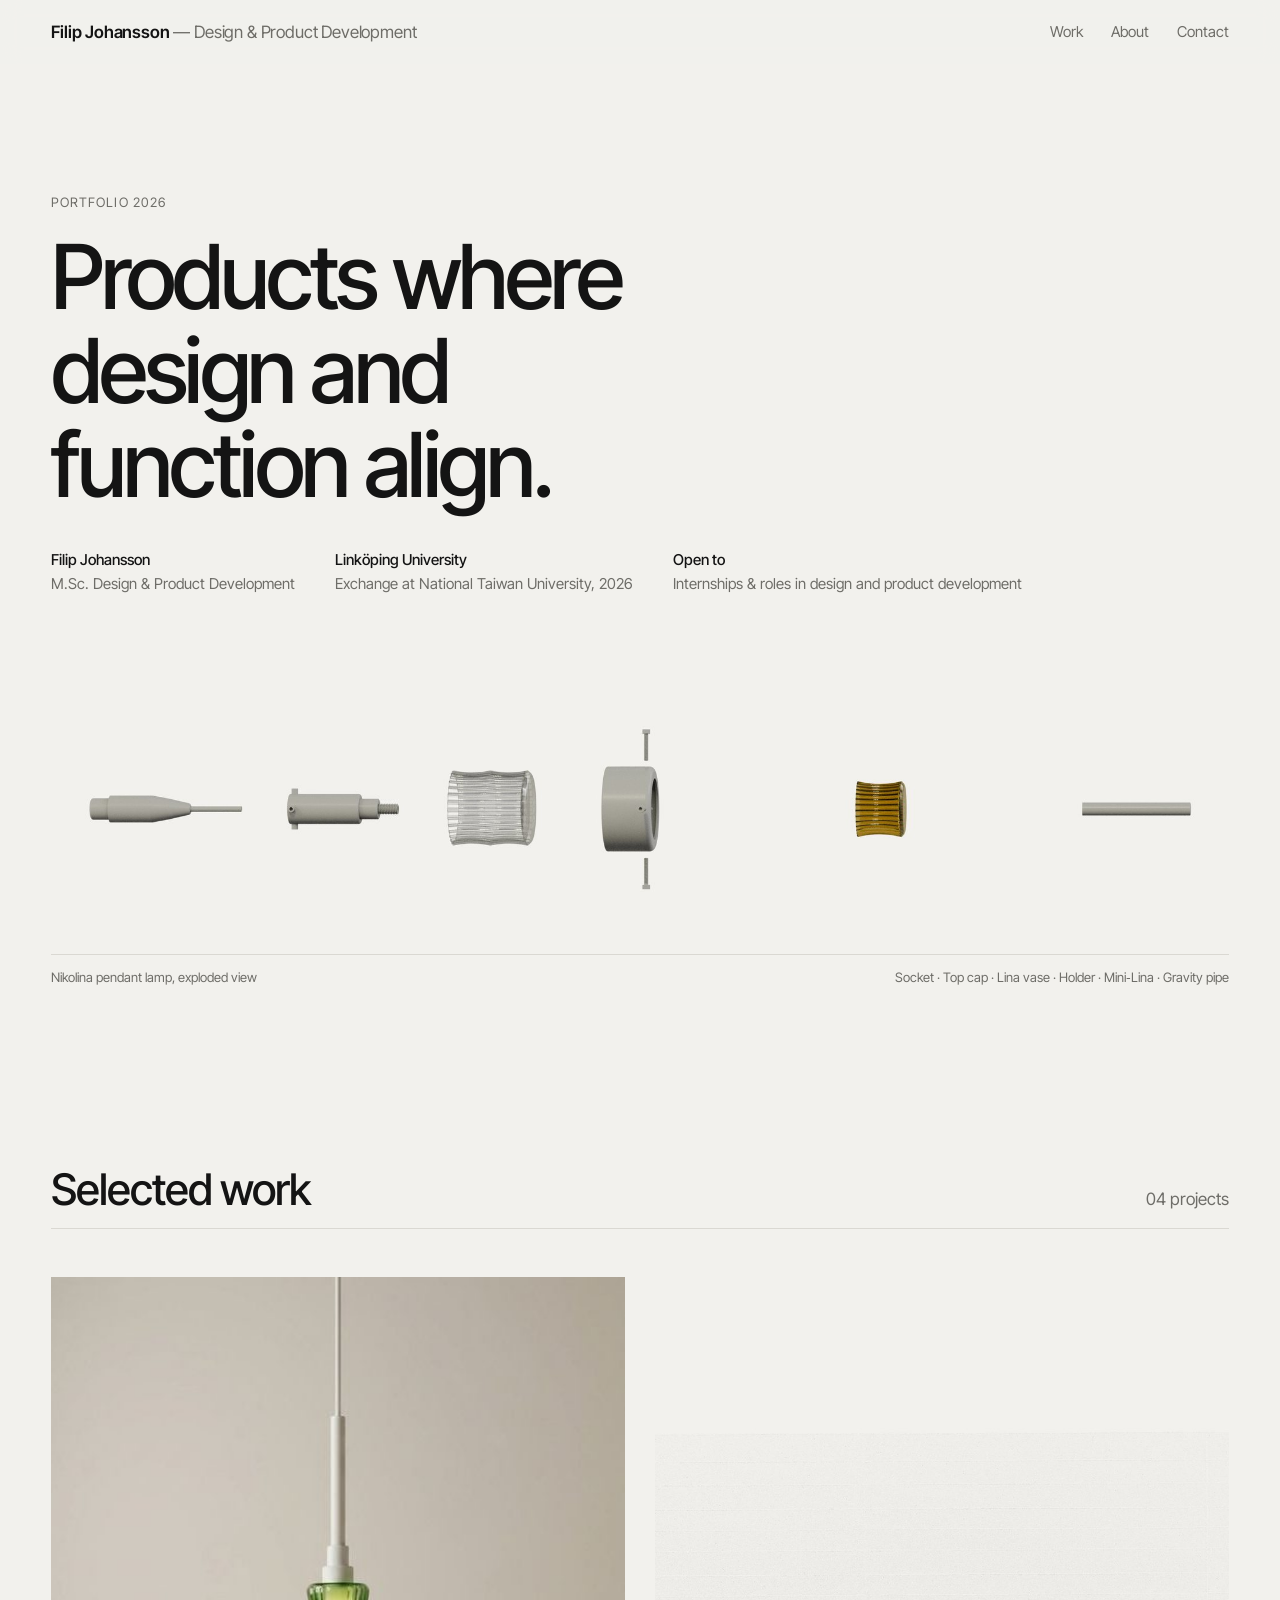
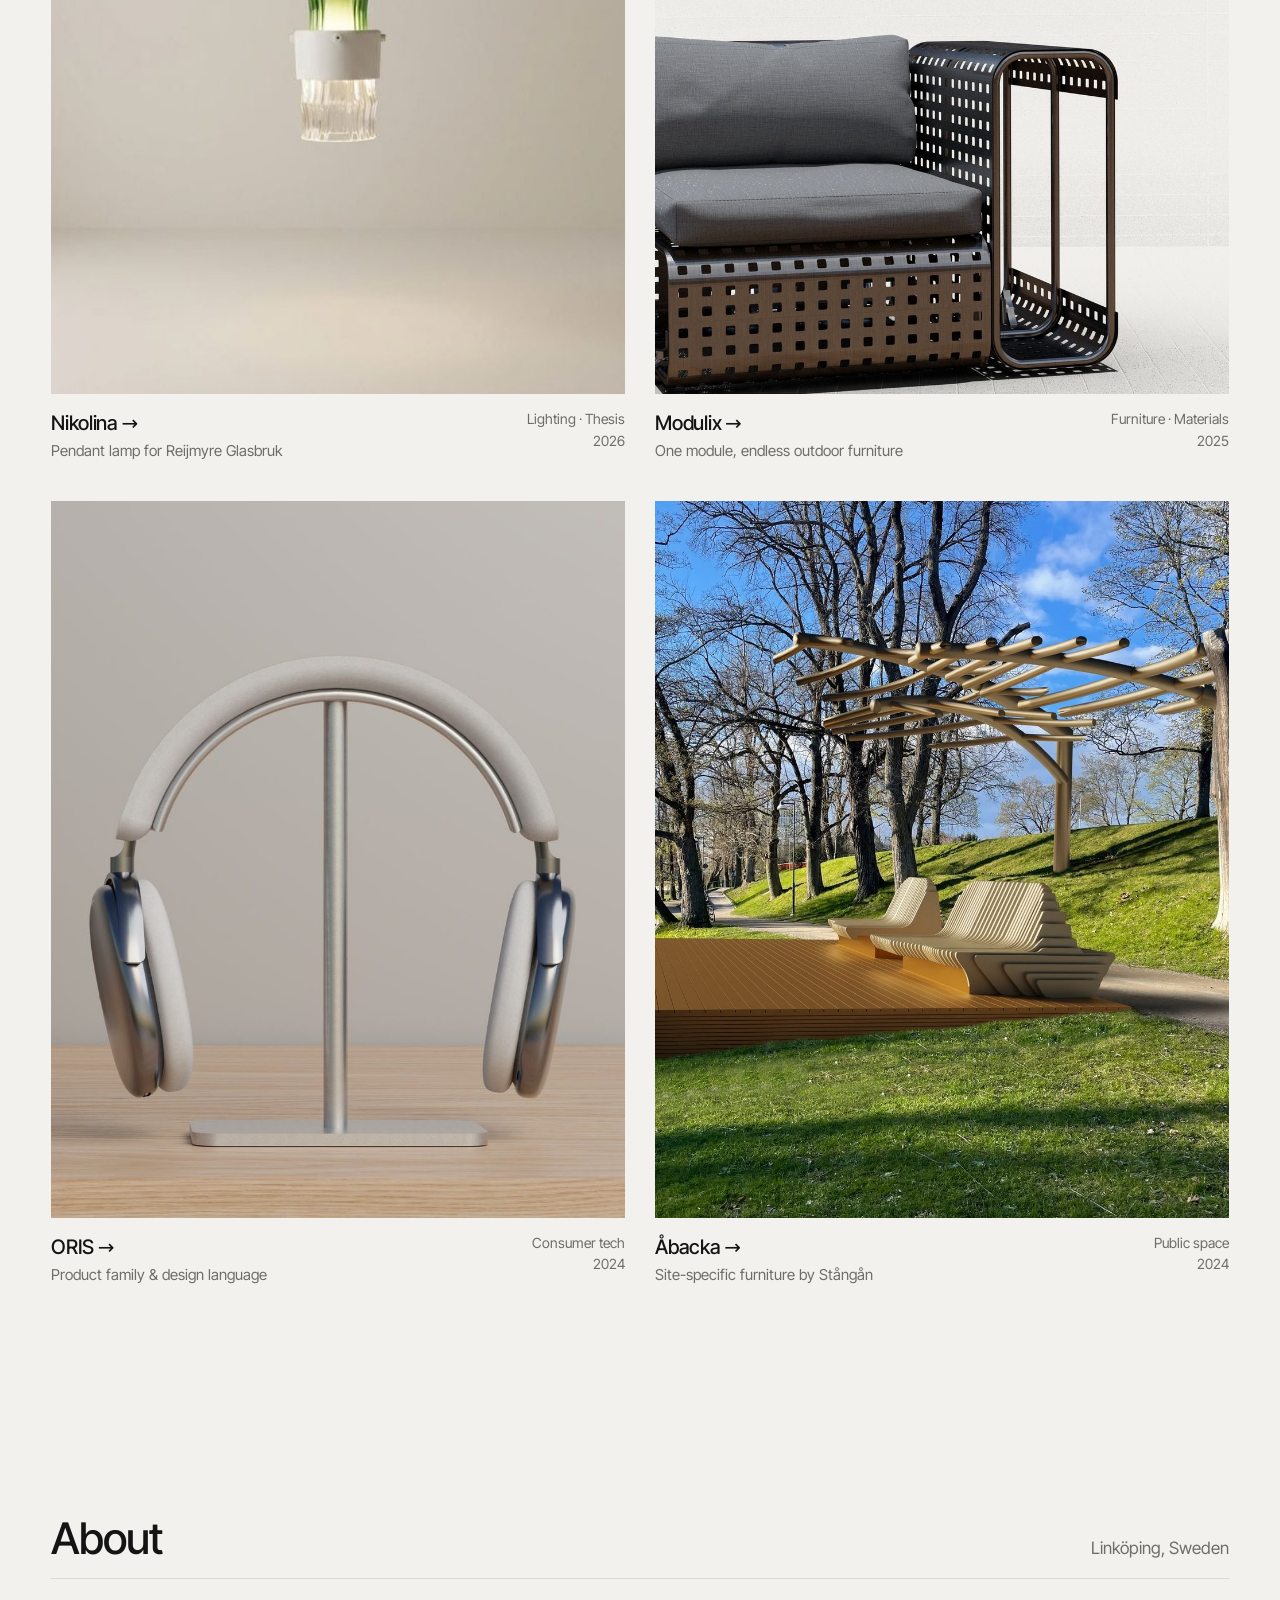
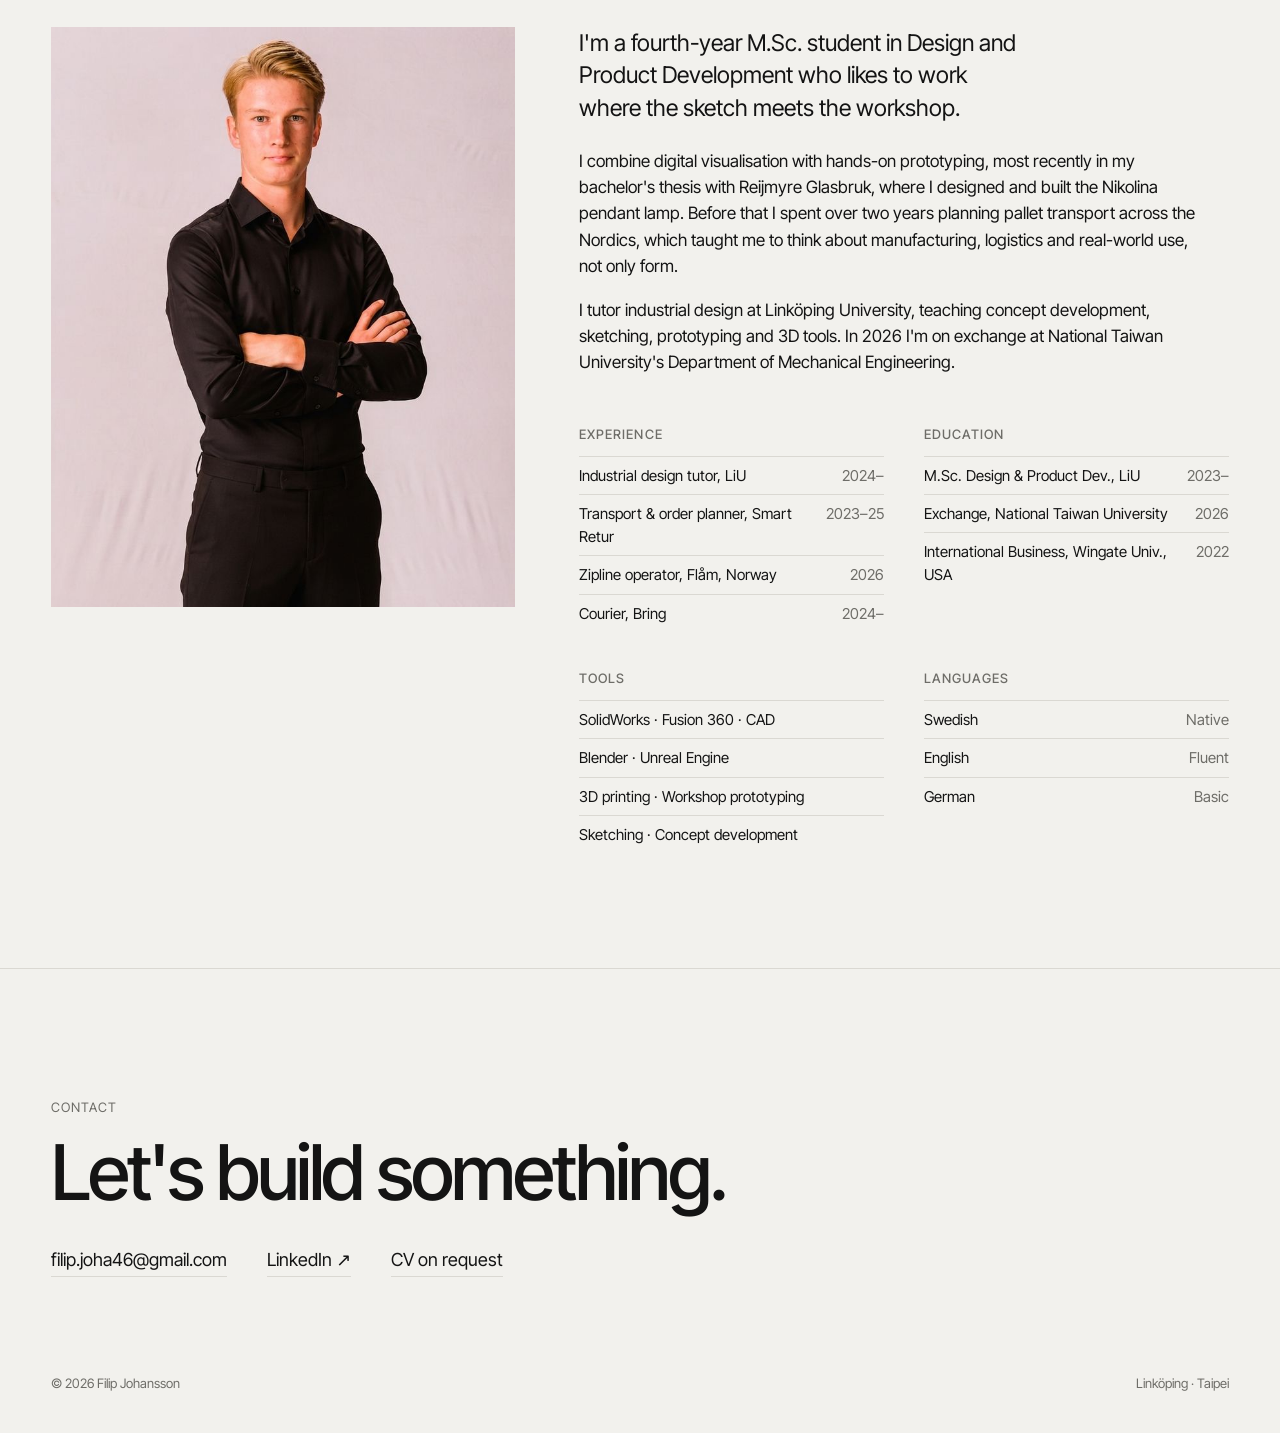
==== index.html @ 63d04911 "Add files via upload" ====
<!DOCTYPE html>
<html lang="en">
<head>
<meta charset="utf-8">
<meta name="viewport" content="width=device-width,initial-scale=1">
<title>Filip Johansson — Design &amp; Product Development</title>
<meta name="description" content="Portfolio of Filip Johansson, M.Sc. student in Design and Product Development at Linköping University. Lighting, furniture and product design from concept to working prototype.">
<meta property="og:title" content="Filip Johansson — Design &amp; Product Development">
<meta property="og:description" content="From concept to working prototype.">
<meta property="og:image" content="assets/img/card-nikolina.jpg">
<link rel="icon" href="data:image/svg+xml,%3Csvg xmlns=%22http://www.w3.org/2000/svg%22 viewBox=%220 0 32 32%22%3E%3Crect width=%2232%22 height=%2232%22 rx=%226%22 fill=%22%23141414%22/%3E%3Ctext x=%2216%22 y=%2222%22 font-family=%22Arial%22 font-size=%2215%22 font-weight=%22600%22 fill=%22%23F2F1ED%22 text-anchor=%22middle%22%3EFJ%3C/text%3E%3C/svg%3E">
<link rel="stylesheet" href="assets/style.css">
</head>
<body>

<header class="site-header">
  <div class="wrap">
    <a class="logo" href="./">Filip Johansson <span>— Design &amp; Product Development</span></a>
    <nav class="nav">
      <a href="#work">Work</a>
      <a href="#about">About</a>
      <a href="#contact">Contact</a>
    </nav>
  </div>
</header>

<main>
  <section class="hero wrap">
    <p class="eyebrow reveal">Portfolio 2026</p>
    <h1 class="display reveal" style="margin-top:18px">Products where design and function align.</h1>
    <div class="hero-meta reveal">
      <div><b>Filip Johansson</b>M.Sc. Design &amp; Product Development</div>
      <div><b>Linköping University</b>Exchange at National Taiwan University, 2026</div>
      <div><b>Open to</b>Internships &amp; roles in design and product development</div>
    </div>

    <div class="hero-film reveal">
      <video data-hero autoplay muted loop playsinline preload="auto" poster="assets/video/hero-poster.jpg" aria-label="Exploded view animation of the Nikolina pendant lamp">
        <source src="assets/video/nikolina-exploded.mp4" type="video/mp4">
      </video>
    </div>
    <div class="caption"><span>Nikolina pendant lamp, exploded view</span><span>Socket · Top cap · Lina vase · Holder · Mini‑Lina · Gravity pipe</span></div>
  </section>

  <section id="work" class="section wrap">
    <div class="section-head">
      <h2>Selected work</h2>
      <span class="muted">04 projects</span>
    </div>
    <div class="grid">
      <a class="card reveal" href="projects/nikolina.html">
        <div class="card-img"><img src="assets/img/card-nikolina.jpg" alt="Nikolina pendant lamp with green Mini-Lina glass" loading="lazy"></div>
        <div class="card-body">
          <div><div class="card-title">Nikolina <span class="arrow">→</span></div><div class="card-sub">Pendant lamp for Reijmyre Glasbruk</div></div>
          <div class="card-tags">Lighting · Thesis<br>2026</div>
        </div>
      </a>
      <a class="card reveal" href="projects/modulix.html">
        <div class="card-img"><img src="assets/img/card-modulix.jpg" alt="Modulix modular outdoor sofa in perforated metal" loading="lazy"></div>
        <div class="card-body">
          <div><div class="card-title">Modulix <span class="arrow">→</span></div><div class="card-sub">One module, endless outdoor furniture</div></div>
          <div class="card-tags">Furniture · Materials<br>2025</div>
        </div>
      </a>
      <a class="card reveal" href="projects/oris.html">
        <div class="card-img"><img src="assets/img/card-oris.jpg" alt="ORIS headphones on an aluminium stand" loading="lazy"></div>
        <div class="card-body">
          <div><div class="card-title">ORIS <span class="arrow">→</span></div><div class="card-sub">Product family &amp; design language</div></div>
          <div class="card-tags">Consumer tech<br>2024</div>
        </div>
      </a>
      <a class="card reveal" href="projects/abacka.html">
        <div class="card-img"><img src="assets/img/card-abacka.jpg" alt="Åbacka seating and pergola by the Stångån river" loading="lazy"></div>
        <div class="card-body">
          <div><div class="card-title">Åbacka <span class="arrow">→</span></div><div class="card-sub">Site-specific furniture by Stångån</div></div>
          <div class="card-tags">Public space<br>2024</div>
        </div>
      </a>
    </div>
  </section>

  <section id="about" class="section wrap">
    <div class="section-head"><h2>About</h2><span class="muted">Linköping, Sweden</span></div>
    <div class="about">
      <div class="about-photo reveal"><img src="assets/img/filip.jpg" alt="Portrait of Filip Johansson" loading="lazy"></div>
      <div class="reveal">
        <p class="lead">I'm a fourth-year M.Sc. student in Design and Product Development who likes to work where the sketch meets the workshop.</p>
        <p style="margin-top:24px">I combine digital visualisation with hands-on prototyping, most recently in my bachelor's thesis with Reijmyre Glasbruk, where I designed and built the Nikolina pendant lamp. Before that I spent over two years planning pallet transport across the Nordics, which taught me to think about manufacturing, logistics and real-world use, not only form.</p>
        <p>I tutor industrial design at Linköping University, teaching concept development, sketching, prototyping and 3D tools. In 2026 I'm on exchange at National Taiwan University's Department of Mechanical Engineering.</p>

        <div class="facts">
          <div>
            <h4>Experience</h4>
            <ul>
              <li>Industrial design tutor, LiU <span>2024–</span></li>
              <li>Transport &amp; order planner, Smart Retur <span>2023–25</span></li>
              <li>Zipline operator, Flåm, Norway <span>2026</span></li>
              <li>Courier, Bring <span>2024–</span></li>
            </ul>
          </div>
          <div>
            <h4>Education</h4>
            <ul>
              <li>M.Sc. Design &amp; Product Dev., LiU <span>2023–</span></li>
              <li>Exchange, National Taiwan University <span>2026</span></li>
              <li>International Business, Wingate Univ., USA <span>2022</span></li>
            </ul>
          </div>
          <div>
            <h4>Tools</h4>
            <ul>
              <li>SolidWorks · Fusion 360 · CAD</li>
              <li>Blender · Unreal Engine</li>
              <li>3D printing · Workshop prototyping</li>
              <li>Sketching · Concept development</li>
            </ul>
          </div>
          <div>
            <h4>Languages</h4>
            <ul>
              <li>Swedish <span>Native</span></li>
              <li>English <span>Fluent</span></li>
              <li>German <span>Basic</span></li>
            </ul>
          </div>
        </div>
      </div>
    </div>
  </section>
</main>

<footer id="contact" class="contact">
  <div class="wrap">
    <p class="eyebrow">Contact</p>
    <h2 class="display" style="margin-top:16px">Let's build something.</h2>
    <div class="contact-links">
      <a href="mailto:filip.joha46@gmail.com">filip.joha46@gmail.com</a>
      <a href="https://www.linkedin.com/in/filip-johansson-716963175/" target="_blank" rel="noopener">LinkedIn ↗</a>
      <a href="mailto:filip.joha46@gmail.com?subject=CV%20request">CV on request</a>
    </div>
    <div class="foot"><span>© <span id="year">2026</span> Filip Johansson</span><span>Linköping · Taipei</span></div>
  </div>
</footer>

<script src="assets/main.js"></script>
</body>
</html>
---- assets/style.css ----
/* Filip Johansson — portfolio */
@font-face{font-family:'Inter Tight';font-style:normal;font-weight:400;font-display:swap;src:url(fonts/inter-tight-latin-ext-400-normal.woff2) format('woff2');unicode-range:U+0100-02BA,U+02BD-02C5,U+02C7-02CC,U+02CE-02D7,U+02DD-02FF,U+0304,U+0308,U+0329,U+1D00-1DBF,U+1E00-1E9F,U+1EF2-1EFF,U+2020,U+20A0-20AB,U+20AD-20C0,U+2113,U+2C60-2C7F,U+A720-A7FF}
@font-face{font-family:'Inter Tight';font-style:normal;font-weight:400;font-display:swap;src:url(fonts/inter-tight-latin-400-normal.woff2) format('woff2');unicode-range:U+0000-00FF,U+0131,U+0152-0153,U+02BB-02BC,U+02C6,U+02DA,U+02DC,U+0304,U+0308,U+0329,U+2000-206F,U+20AC,U+2122,U+2191,U+2193,U+2212,U+2215,U+FEFF,U+FFFD}
@font-face{font-family:'Inter Tight';font-style:normal;font-weight:500;font-display:swap;src:url(fonts/inter-tight-latin-ext-500-normal.woff2) format('woff2');unicode-range:U+0100-02BA,U+02BD-02C5,U+02C7-02CC,U+02CE-02D7,U+02DD-02FF,U+0304,U+0308,U+0329,U+1D00-1DBF,U+1E00-1E9F,U+1EF2-1EFF,U+2020,U+20A0-20AB,U+20AD-20C0,U+2113,U+2C60-2C7F,U+A720-A7FF}
@font-face{font-family:'Inter Tight';font-style:normal;font-weight:500;font-display:swap;src:url(fonts/inter-tight-latin-500-normal.woff2) format('woff2');unicode-range:U+0000-00FF,U+0131,U+0152-0153,U+02BB-02BC,U+02C6,U+02DA,U+02DC,U+0304,U+0308,U+0329,U+2000-206F,U+20AC,U+2122,U+2191,U+2193,U+2212,U+2215,U+FEFF,U+FFFD}
@font-face{font-family:'Inter Tight';font-style:normal;font-weight:600;font-display:swap;src:url(fonts/inter-tight-latin-ext-600-normal.woff2) format('woff2');unicode-range:U+0100-02BA,U+02BD-02C5,U+02C7-02CC,U+02CE-02D7,U+02DD-02FF,U+0304,U+0308,U+0329,U+1D00-1DBF,U+1E00-1E9F,U+1EF2-1EFF,U+2020,U+20A0-20AB,U+20AD-20C0,U+2113,U+2C60-2C7F,U+A720-A7FF}
@font-face{font-family:'Inter Tight';font-style:normal;font-weight:600;font-display:swap;src:url(fonts/inter-tight-latin-600-normal.woff2) format('woff2');unicode-range:U+0000-00FF,U+0131,U+0152-0153,U+02BB-02BC,U+02C6,U+02DA,U+02DC,U+0304,U+0308,U+0329,U+2000-206F,U+20AC,U+2122,U+2191,U+2193,U+2212,U+2215,U+FEFF,U+FFFD}
:root{
  --bg:#F2F1ED;
  --paper:#FAFAF8;
  --ink:#141414;
  --muted:#6E6D68;
  --line:#DAD8D2;
  --accent:#B8862B; /* warm amber, from the Nikolina glass */
  --max:1320px;
  --pad:clamp(20px,4vw,56px);
  --font:"Inter Tight",system-ui,-apple-system,"Segoe UI",Roboto,sans-serif;
}
*{box-sizing:border-box;margin:0;padding:0}
html{scroll-behavior:smooth}
body{background:var(--bg);color:var(--ink);font-family:var(--font);font-size:17px;line-height:1.55;-webkit-font-smoothing:antialiased}
img,video{display:block;max-width:100%;height:auto}
a{color:inherit;text-decoration:none}
::selection{background:var(--ink);color:var(--bg)}

.wrap{max-width:var(--max);margin:0 auto;padding:0 var(--pad)}

/* Header */
.site-header{position:sticky;top:0;z-index:20;background:rgba(242,241,237,.86);backdrop-filter:blur(10px);-webkit-backdrop-filter:blur(10px)}
.site-header .wrap{display:flex;align-items:center;justify-content:space-between;height:64px}
.logo{font-weight:600;letter-spacing:-.01em}
.logo span{color:var(--muted);font-weight:400}
.nav{display:flex;gap:28px;font-size:15px}
.nav a{color:var(--muted);transition:color .2s}
.nav a:hover,.nav a[aria-current]{color:var(--ink)}

/* Type */
.eyebrow{font-size:13px;letter-spacing:.08em;text-transform:uppercase;color:var(--muted)}
h1,h2,h3{font-weight:500;letter-spacing:-.025em;line-height:1.05}
.display{font-size:clamp(40px,7vw,96px);letter-spacing:-.04em}
h2{font-size:clamp(28px,3.4vw,44px)}
h3{font-size:22px;letter-spacing:-.015em;line-height:1.2}
.lead{font-size:clamp(19px,1.8vw,24px);line-height:1.4;color:var(--ink);max-width:34ch}
p{max-width:62ch}
p+p{margin-top:1em}
.muted{color:var(--muted)}

/* Home hero */
.hero{padding-top:clamp(56px,10vw,140px);padding-bottom:clamp(32px,5vw,64px)}
.hero .display{max-width:13ch}
.hero-meta{display:flex;flex-wrap:wrap;gap:12px 40px;margin-top:36px;color:var(--muted);font-size:15px}
.hero-meta b{display:block;color:var(--ink);font-weight:500}
.hero-film{margin-top:clamp(40px,6vw,80px);background:var(--bg);overflow:hidden}
.hero-film video,.hero-film img{width:100%;aspect-ratio:1920/448;object-fit:cover}
.caption{display:flex;justify-content:space-between;gap:16px;font-size:13px;color:var(--muted);padding-top:12px;border-top:1px solid var(--line);margin-top:8px}

/* Sections */
.section{padding-top:clamp(64px,9vw,128px);padding-bottom:clamp(64px,9vw,128px)}
.section-head{display:flex;align-items:baseline;justify-content:space-between;gap:24px;margin-bottom:clamp(28px,4vw,48px);padding-bottom:16px;border-bottom:1px solid var(--line)}

/* Work grid */
.grid{display:grid;grid-template-columns:repeat(2,1fr);gap:clamp(20px,3vw,40px) clamp(16px,2.4vw,32px)}
.card{display:block}
.card-img{overflow:hidden;background:#E6E4DE;aspect-ratio:4/5}
.card-img img{width:100%;height:100%;object-fit:cover;transition:transform .8s cubic-bezier(.2,.7,.2,1)}
.card:hover .card-img img{transform:scale(1.035)}
.card-body{display:flex;justify-content:space-between;gap:16px;padding-top:14px}
.card-title{font-size:20px;font-weight:500;letter-spacing:-.015em}
.card-sub{color:var(--muted);font-size:15px}
.card-tags{color:var(--muted);font-size:14px;text-align:right;white-space:nowrap}
.card .arrow{display:inline-block;transition:transform .3s}
.card:hover .arrow{transform:translateX(4px)}

/* About */
.about{display:grid;grid-template-columns:minmax(0,5fr) minmax(0,7fr);gap:clamp(28px,5vw,80px);align-items:start}
.about-photo{background:#E6E4DE;aspect-ratio:4/5;overflow:hidden}
.about-photo img{width:100%;height:100%;object-fit:cover;object-position:50% 20%}
.facts{display:grid;grid-template-columns:repeat(2,1fr);gap:36px 40px;margin-top:48px}
.facts h4{font-size:13px;letter-spacing:.08em;text-transform:uppercase;color:var(--muted);font-weight:500;margin-bottom:12px}
.facts ul{list-style:none;font-size:15px}
.facts li{padding:7px 0;border-top:1px solid var(--line);display:flex;justify-content:space-between;gap:12px}
.facts li span{color:var(--muted);white-space:nowrap}

/* Contact / footer */
.contact{padding:clamp(72px,10vw,140px) 0 40px;border-top:1px solid var(--line)}
.contact .display{font-size:clamp(36px,6vw,80px)}
.contact-links{display:flex;flex-wrap:wrap;gap:16px 40px;margin-top:32px;font-size:18px}
.contact-links a{border-bottom:1px solid var(--line);padding-bottom:2px;transition:border-color .2s}
.contact-links a:hover{border-color:var(--ink)}
.foot{display:flex;justify-content:space-between;margin-top:96px;color:var(--muted);font-size:13px}

/* Case study */
.case-hero{padding-top:clamp(48px,8vw,112px);padding-bottom:clamp(28px,4vw,48px)}
.case-hero .display{margin:14px 0 22px}
.meta{display:grid;grid-template-columns:repeat(4,1fr);gap:24px;margin-top:clamp(36px,5vw,64px);padding-top:20px;border-top:1px solid var(--line);font-size:15px}
.meta dt{color:var(--muted);font-size:13px;letter-spacing:.06em;text-transform:uppercase;margin-bottom:6px}
.full{margin-top:clamp(24px,4vw,48px);margin-bottom:clamp(24px,4vw,48px)}
.full img{width:100%}
.block{display:grid;grid-template-columns:minmax(0,4fr) minmax(0,8fr);gap:clamp(24px,5vw,80px);padding:clamp(48px,7vw,96px) 0;border-top:1px solid var(--line)}
.block h2{font-size:clamp(24px,2.6vw,34px);position:sticky;top:96px}
.block .num{display:block;font-size:13px;color:var(--muted);letter-spacing:.08em;margin-bottom:10px}
.pics{display:grid;gap:clamp(12px,1.6vw,20px);margin-top:clamp(24px,3vw,40px)}
.pics.two{grid-template-columns:repeat(2,1fr)}
.pics.three{grid-template-columns:repeat(3,1fr)}
.pics.four{grid-template-columns:repeat(4,1fr)}
.pics figure{background:#E6E4DE;overflow:hidden}
.pics img{width:100%;height:100%;object-fit:cover}
.pics .tall{aspect-ratio:3/4}
.pics .sq{aspect-ratio:1/1}
.pics .contain img{object-fit:contain;background:var(--bg)}
figcaption{font-size:13px;color:var(--muted);padding:10px 0 0;background:var(--bg)}
.figure-cap{font-size:13px;color:var(--muted);margin-top:10px}
.specs{display:flex;gap:40px;margin-top:28px;padding:20px 0;border-top:1px solid var(--line);border-bottom:1px solid var(--line)}
.specs div{font-size:28px;letter-spacing:-.02em}
.specs small{display:block;font-size:13px;color:var(--muted);letter-spacing:.04em}
.list{list-style:none;margin-top:20px}
.list li{padding:12px 0;border-top:1px solid var(--line);max-width:62ch}
.list li b{font-weight:500}
.quote{font-size:clamp(22px,2.4vw,30px);letter-spacing:-.015em;line-height:1.3;max-width:28ch}

/* Placeholder for content Filip still needs to add */
.ph{border:1.5px dashed #BDBAB2;background:repeating-linear-gradient(135deg,transparent 0 14px,rgba(0,0,0,.018) 14px 28px);display:flex;flex-direction:column;justify-content:center;align-items:center;text-align:center;padding:28px;min-height:260px;color:var(--muted);font-size:14px}
.ph b{display:block;color:var(--ink);font-weight:500;font-size:13px;letter-spacing:.08em;text-transform:uppercase;margin-bottom:8px}
.ph.wide{min-height:340px}

.next{display:flex;justify-content:space-between;align-items:flex-end;gap:24px;padding:clamp(56px,8vw,112px) 0;border-top:1px solid var(--line)}
.next a.display{font-size:clamp(36px,6vw,80px);transition:color .2s}
.next a.display:hover{color:var(--accent)}

/* Reveal */
.reveal{opacity:0;transform:translateY(18px);transition:opacity .9s ease,transform .9s cubic-bezier(.2,.7,.2,1)}
.reveal.in{opacity:1;transform:none}
@media (prefers-reduced-motion:reduce){.reveal{opacity:1;transform:none;transition:none}html{scroll-behavior:auto}}

@media (max-width:860px){
  .grid,.about,.block{grid-template-columns:1fr}
  .block h2{position:static}
  .meta{grid-template-columns:repeat(2,1fr)}
  .pics.three,.pics.four{grid-template-columns:repeat(2,1fr)}
  .facts{grid-template-columns:1fr}
  .nav{gap:18px}
  .caption span:last-child{display:none}
  .logo span{display:none}
  .hero-film video,.hero-film img{aspect-ratio:3/1}
}
@media (max-width:520px){
  .pics.two{grid-template-columns:1fr}
  .specs{gap:24px}
  .specs div{font-size:22px}
}
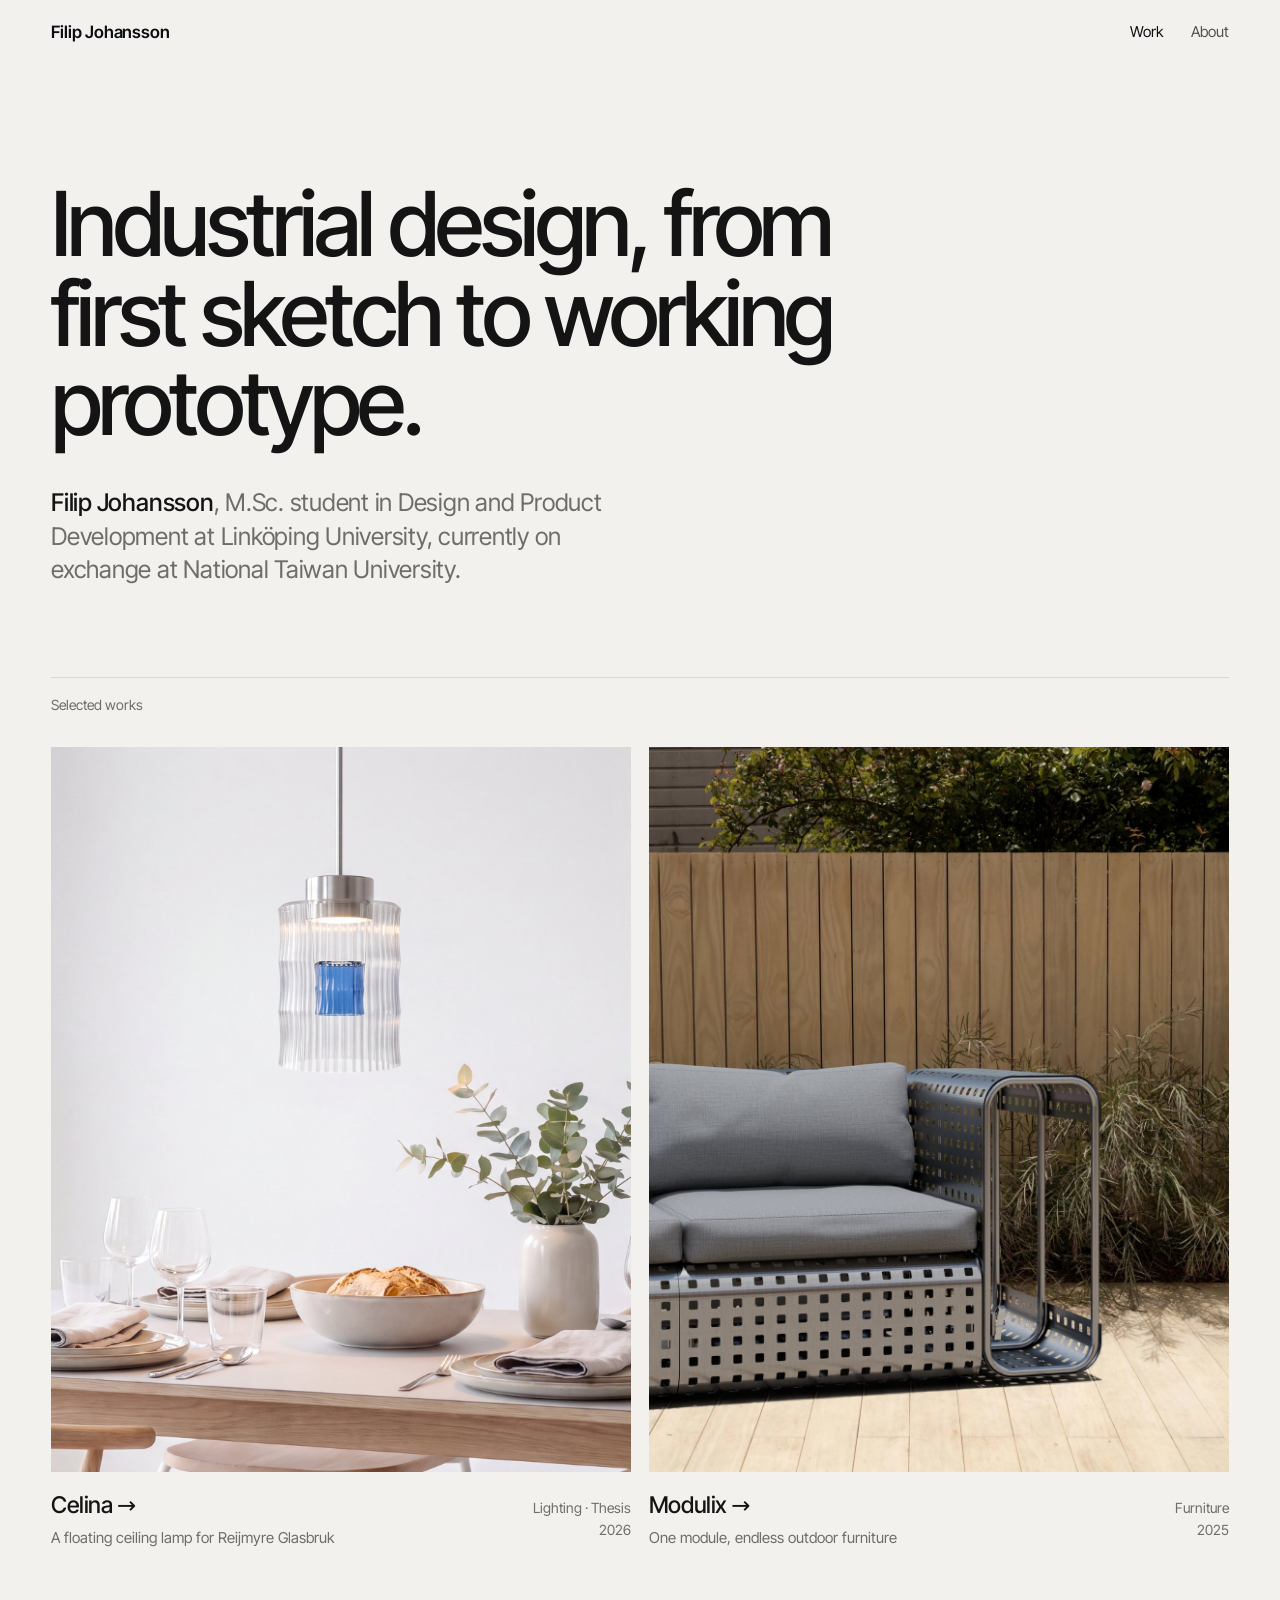
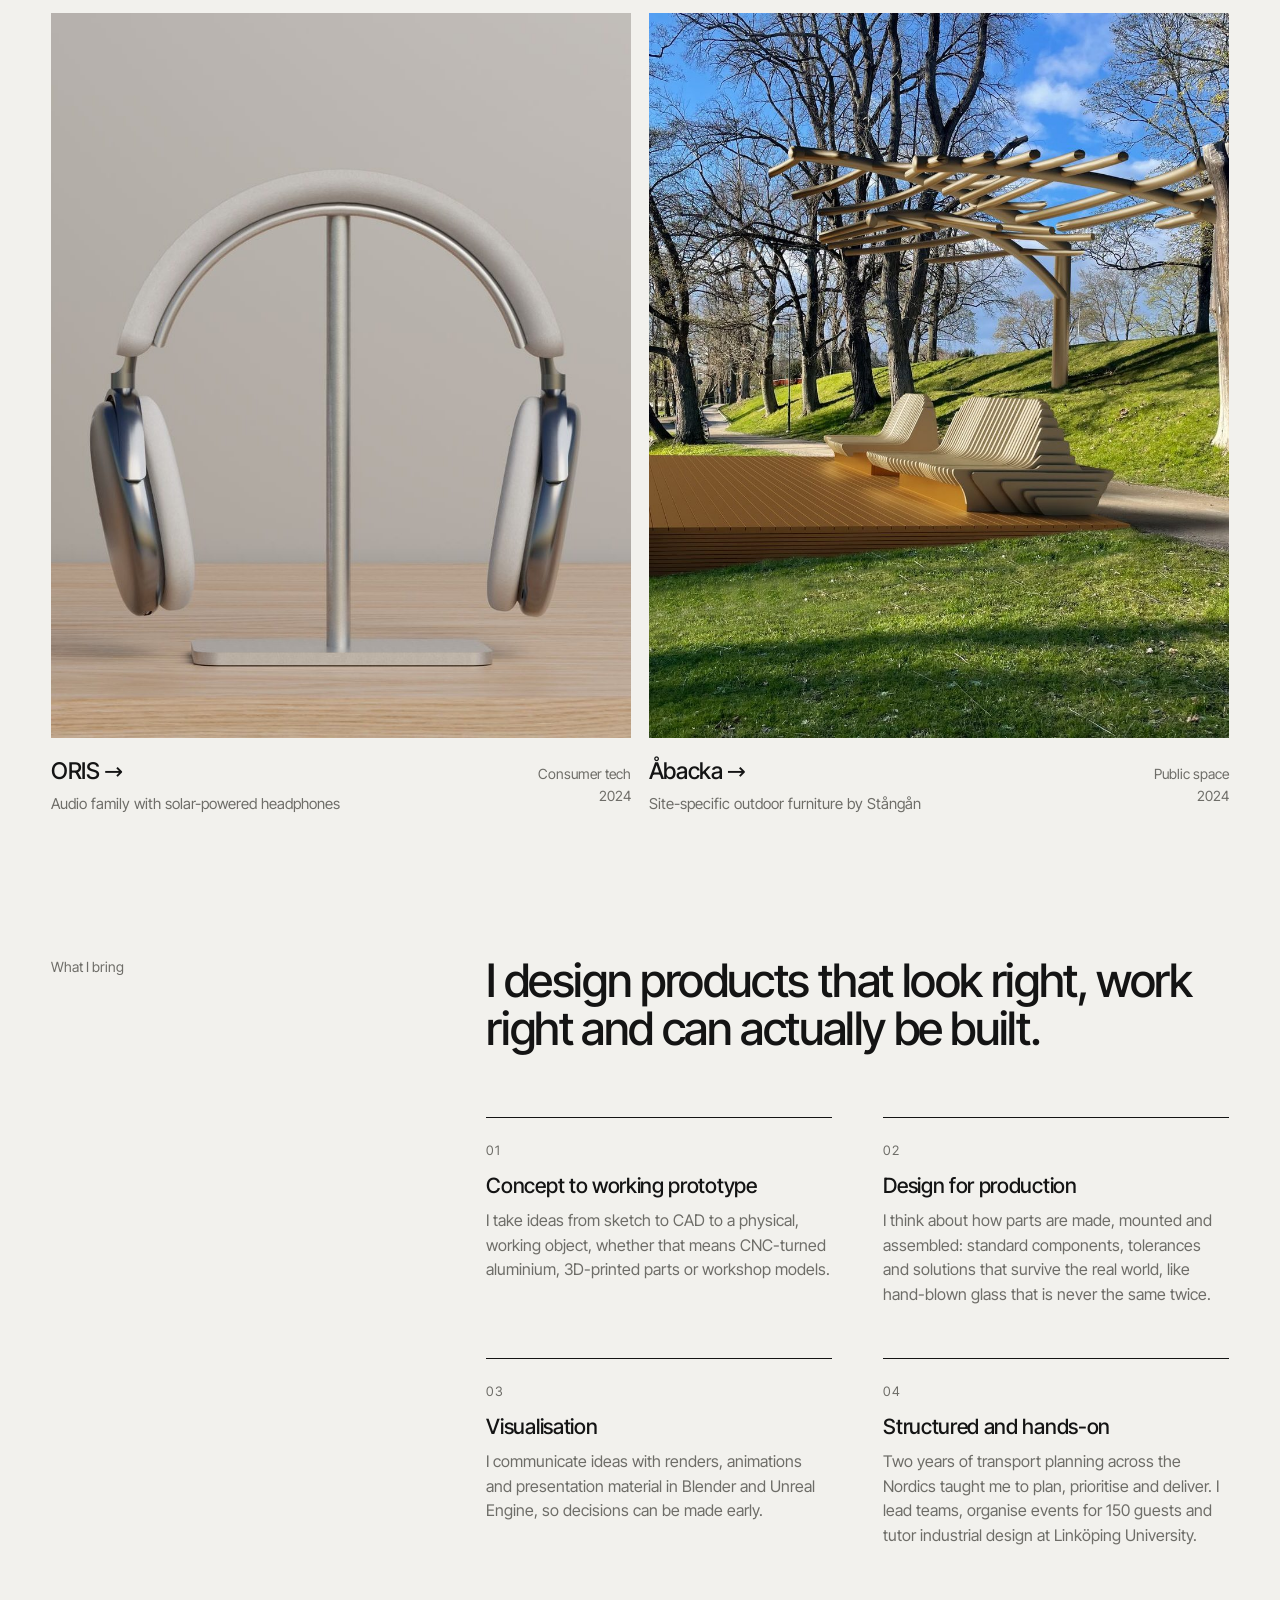
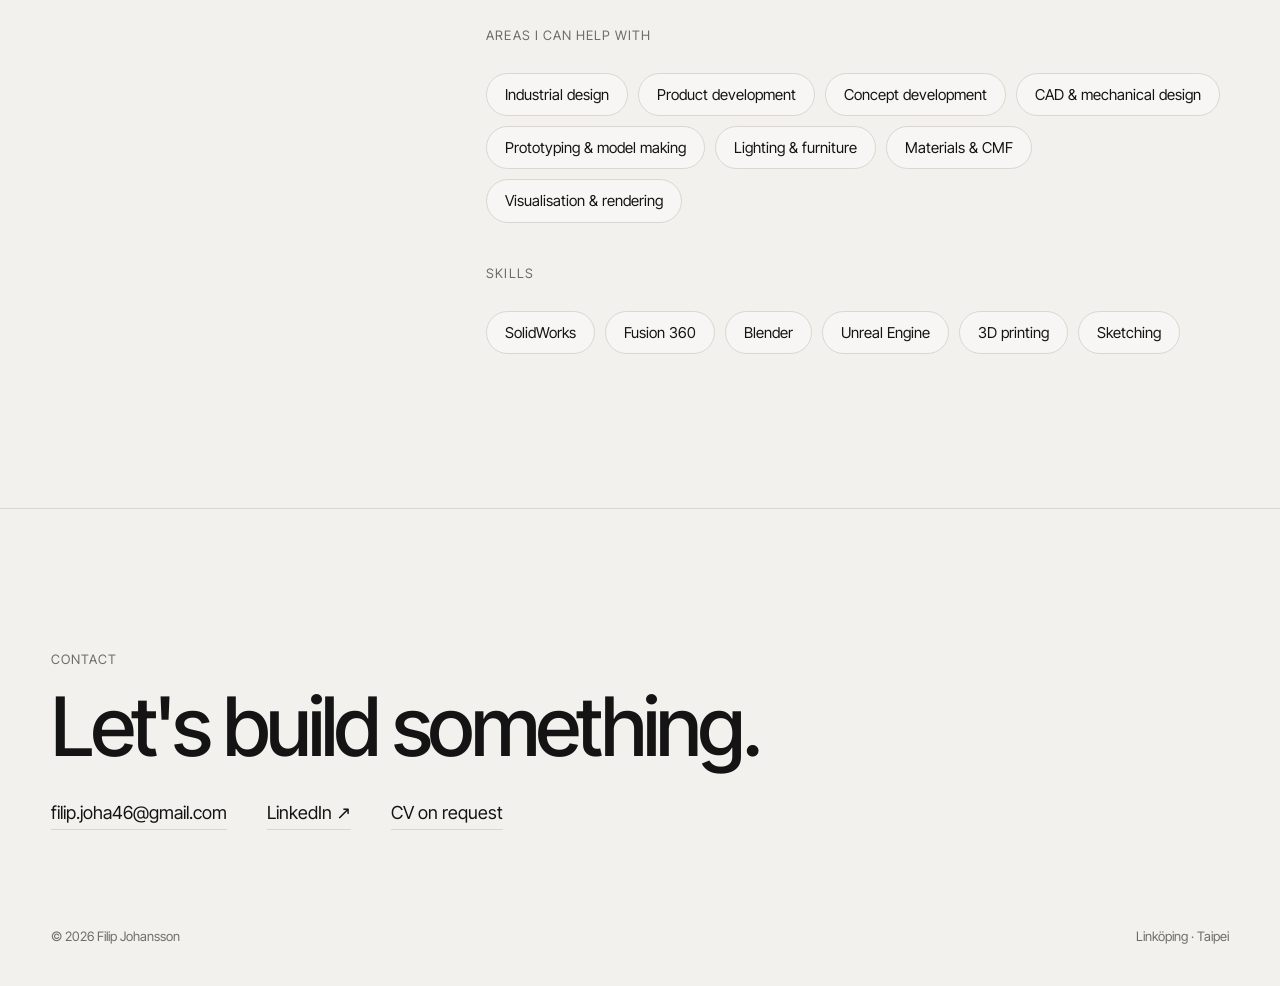
==== commit da945d3a: "Update portfolio site: Celina, Modulix 3D configurations, ORIS, Åbacka, About page Co-Authored-By: C" ====
--- a/index.html
+++ b/index.html
@@ -4,10 +4,10 @@
 <meta charset="utf-8">
 <meta name="viewport" content="width=device-width,initial-scale=1">
 <title>Filip Johansson — Design &amp; Product Development</title>
-<meta name="description" content="Portfolio of Filip Johansson, M.Sc. student in Design and Product Development at Linköping University. Lighting, furniture and product design from concept to working prototype.">
+<meta name="description" content="Portfolio of Filip Johansson, M.Sc. student in Design and Product Development at Linköping University. Industrial design from first sketch to working prototype.">
 <meta property="og:title" content="Filip Johansson — Design &amp; Product Development">
-<meta property="og:description" content="From concept to working prototype.">
-<meta property="og:image" content="assets/img/card-nikolina.jpg">
+<meta property="og:description" content="Industrial design, from first sketch to working prototype.">
+<meta property="og:image" content="assets/img/card-celina.jpg">
 <link rel="icon" href="data:image/svg+xml,%3Csvg xmlns=%22http://www.w3.org/2000/svg%22 viewBox=%220 0 32 32%22%3E%3Crect width=%2232%22 height=%2232%22 rx=%226%22 fill=%22%23141414%22/%3E%3Ctext x=%2216%22 y=%2222%22 font-family=%22Arial%22 font-size=%2215%22 font-weight=%22600%22 fill=%22%23F2F1ED%22 text-anchor=%22middle%22%3EFJ%3C/text%3E%3C/svg%3E">
 <link rel="stylesheet" href="assets/style.css">
 </head>
@@ -15,115 +15,97 @@
 
 <header class="site-header">
   <div class="wrap">
-    <a class="logo" href="./">Filip Johansson <span>— Design &amp; Product Development</span></a>
+    <a class="logo" href="index.html">Filip Johansson</a>
     <nav class="nav">
-      <a href="#work">Work</a>
-      <a href="#about">About</a>
-      <a href="#contact">Contact</a>
+      <a href="index.html" aria-current="page">Work</a>
+      <a href="about.html">About</a>
     </nav>
   </div>
 </header>
 
 <main>
   <section class="hero wrap">
-    <p class="eyebrow reveal">Portfolio 2026</p>
-    <h1 class="display reveal" style="margin-top:18px">Products where design and function align.</h1>
-    <div class="hero-meta reveal">
-      <div><b>Filip Johansson</b>M.Sc. Design &amp; Product Development</div>
-      <div><b>Linköping University</b>Exchange at National Taiwan University, 2026</div>
-      <div><b>Open to</b>Internships &amp; roles in design and product development</div>
-    </div>
-
-    <div class="hero-film reveal">
-      <video data-hero autoplay muted loop playsinline preload="auto" poster="assets/video/hero-poster.jpg" aria-label="Exploded view animation of the Nikolina pendant lamp">
-        <source src="assets/video/nikolina-exploded.mp4" type="video/mp4">
-      </video>
-    </div>
-    <div class="caption"><span>Nikolina pendant lamp, exploded view</span><span>Socket · Top cap · Lina vase · Holder · Mini‑Lina · Gravity pipe</span></div>
+    <h1 class="display reveal">Industrial design, from first sketch to working prototype.</h1>
+    <p class="lead reveal"><b>Filip Johansson</b>, M.Sc. student in Design and Product Development at Linköping University, currently on exchange at National Taiwan University.</p>
   </section>
 
-  <section id="work" class="section wrap">
-    <div class="section-head">
-      <h2>Selected work</h2>
-      <span class="muted">04 projects</span>
-    </div>
-    <div class="grid">
-      <a class="card reveal" href="projects/nikolina.html">
-        <div class="card-img"><img src="assets/img/card-nikolina.jpg" alt="Nikolina pendant lamp with green Mini-Lina glass" loading="lazy"></div>
-        <div class="card-body">
-          <div><div class="card-title">Nikolina <span class="arrow">→</span></div><div class="card-sub">Pendant lamp for Reijmyre Glasbruk</div></div>
-          <div class="card-tags">Lighting · Thesis<br>2026</div>
+  <section id="work" class="wrap">
+    <div class="work-head reveal"><p class="label">Selected works</p></div>
+    <div class="work">
+      <a class="tile reveal" href="projects/celina.html">
+        <div class="tile-img"><img src="assets/img/card-celina.jpg" alt="Celina ceiling lamp with blue inner glass above a dining table" loading="eager"></div>
+        <div class="tile-body">
+          <div><div class="tile-title">Celina <span class="arrow">→</span></div><div class="tile-sub">A floating ceiling lamp for Reijmyre Glasbruk</div></div>
+          <div class="tile-tags">Lighting · Thesis<br>2026</div>
         </div>
       </a>
-      <a class="card reveal" href="projects/modulix.html">
-        <div class="card-img"><img src="assets/img/card-modulix.jpg" alt="Modulix modular outdoor sofa in perforated metal" loading="lazy"></div>
-        <div class="card-body">
-          <div><div class="card-title">Modulix <span class="arrow">→</span></div><div class="card-sub">One module, endless outdoor furniture</div></div>
-          <div class="card-tags">Furniture · Materials<br>2025</div>
+      <a class="tile reveal" href="projects/modulix.html">
+        <div class="tile-img"><img src="assets/img/card-modulix.jpg" alt="Modulix modular outdoor sofa in perforated metal" loading="lazy"></div>
+        <div class="tile-body">
+          <div><div class="tile-title">Modulix <span class="arrow">→</span></div><div class="tile-sub">One module, endless outdoor furniture</div></div>
+          <div class="tile-tags">Furniture<br>2025</div>
         </div>
       </a>
-      <a class="card reveal" href="projects/oris.html">
-        <div class="card-img"><img src="assets/img/card-oris.jpg" alt="ORIS headphones on an aluminium stand" loading="lazy"></div>
-        <div class="card-body">
-          <div><div class="card-title">ORIS <span class="arrow">→</span></div><div class="card-sub">Product family &amp; design language</div></div>
-          <div class="card-tags">Consumer tech<br>2024</div>
+      <a class="tile reveal" href="projects/oris.html">
+        <div class="tile-img"><img src="assets/img/card-oris.jpg" alt="ORIS headphones on an aluminium stand" loading="lazy"></div>
+        <div class="tile-body">
+          <div><div class="tile-title">ORIS <span class="arrow">→</span></div><div class="tile-sub">Audio family with solar-powered headphones</div></div>
+          <div class="tile-tags">Consumer tech<br>2024</div>
         </div>
       </a>
-      <a class="card reveal" href="projects/abacka.html">
-        <div class="card-img"><img src="assets/img/card-abacka.jpg" alt="Åbacka seating and pergola by the Stångån river" loading="lazy"></div>
-        <div class="card-body">
-          <div><div class="card-title">Åbacka <span class="arrow">→</span></div><div class="card-sub">Site-specific furniture by Stångån</div></div>
-          <div class="card-tags">Public space<br>2024</div>
+      <a class="tile reveal" href="projects/abacka.html">
+        <div class="tile-img"><img src="assets/img/card-abacka.jpg" alt="Åbacka deck, slatted loungers and pergola by the Stångån river" loading="lazy"></div>
+        <div class="tile-body">
+          <div><div class="tile-title">Åbacka <span class="arrow">→</span></div><div class="tile-sub">Site-specific outdoor furniture by Stångån</div></div>
+          <div class="tile-tags">Public space<br>2024</div>
         </div>
       </a>
     </div>
   </section>
 
-  <section id="about" class="section wrap">
-    <div class="section-head"><h2>About</h2><span class="muted">Linköping, Sweden</span></div>
-    <div class="about">
-      <div class="about-photo reveal"><img src="assets/img/filip.jpg" alt="Portrait of Filip Johansson" loading="lazy"></div>
+  <section id="approach" class="section wrap">
+    <div class="split">
+      <p class="label reveal">What I bring</p>
       <div class="reveal">
-        <p class="lead">I'm a fourth-year M.Sc. student in Design and Product Development who likes to work where the sketch meets the workshop.</p>
-        <p style="margin-top:24px">I combine digital visualisation with hands-on prototyping, most recently in my bachelor's thesis with Reijmyre Glasbruk, where I designed and built the Nikolina pendant lamp. Before that I spent over two years planning pallet transport across the Nordics, which taught me to think about manufacturing, logistics and real-world use, not only form.</p>
-        <p>I tutor industrial design at Linköping University, teaching concept development, sketching, prototyping and 3D tools. In 2026 I'm on exchange at National Taiwan University's Department of Mechanical Engineering.</p>
-
-        <div class="facts">
-          <div>
-            <h4>Experience</h4>
-            <ul>
-              <li>Industrial design tutor, LiU <span>2024–</span></li>
-              <li>Transport &amp; order planner, Smart Retur <span>2023–25</span></li>
-              <li>Zipline operator, Flåm, Norway <span>2026</span></li>
-              <li>Courier, Bring <span>2024–</span></li>
-            </ul>
+        <h2>I design products that look right, work right and can actually be built.</h2>
+        <div class="qualities">
+          <div class="quality">
+            <span class="n">01</span>
+            <h3>Concept to working prototype</h3>
+            <p>I take ideas from sketch to CAD to a physical, working object, whether that means CNC-turned aluminium, 3D-printed parts or workshop models.</p>
           </div>
-          <div>
-            <h4>Education</h4>
-            <ul>
-              <li>M.Sc. Design &amp; Product Dev., LiU <span>2023–</span></li>
-              <li>Exchange, National Taiwan University <span>2026</span></li>
-              <li>International Business, Wingate Univ., USA <span>2022</span></li>
-            </ul>
+          <div class="quality">
+            <span class="n">02</span>
+            <h3>Design for production</h3>
+            <p>I think about how parts are made, mounted and assembled: standard components, tolerances and solutions that survive the real world, like hand-blown glass that is never the same twice.</p>
           </div>
-          <div>
-            <h4>Tools</h4>
-            <ul>
-              <li>SolidWorks · Fusion 360 · CAD</li>
-              <li>Blender · Unreal Engine</li>
-              <li>3D printing · Workshop prototyping</li>
-              <li>Sketching · Concept development</li>
-            </ul>
+          <div class="quality">
+            <span class="n">03</span>
+            <h3>Visualisation</h3>
+            <p>I communicate ideas with renders, animations and presentation material in Blender and Unreal Engine, so decisions can be made early.</p>
           </div>
-          <div>
-            <h4>Languages</h4>
-            <ul>
-              <li>Swedish <span>Native</span></li>
-              <li>English <span>Fluent</span></li>
-              <li>German <span>Basic</span></li>
-            </ul>
+          <div class="quality">
+            <span class="n">04</span>
+            <h3>Structured and hands-on</h3>
+            <p>Two years of transport planning across the Nordics taught me to plan, prioritise and deliver. I lead teams, organise events for 150 guests and tutor industrial design at Linköping University.</p>
           </div>
         </div>
+
+        <p class="eyebrow" style="margin-top:clamp(48px,6vw,80px)">Areas I can help with</p>
+        <ul class="areas">
+          <li>Industrial design</li>
+          <li>Product development</li>
+          <li>Concept development</li>
+          <li>CAD &amp; mechanical design</li>
+          <li>Prototyping &amp; model making</li>
+          <li>Lighting &amp; furniture</li>
+          <li>Materials &amp; CMF</li>
+          <li>Visualisation &amp; rendering</li>
+        </ul>
+        <p class="eyebrow" style="margin-top:40px">Skills</p>
+        <ul class="areas">
+          <li>SolidWorks</li><li>Fusion 360</li><li>Blender</li><li>Unreal Engine</li><li>3D printing</li><li>Sketching</li>
+        </ul>
       </div>
     </div>
   </section>
--- a/assets/style.css
+++ b/assets/style.css
@@ -7,13 +7,13 @@
 @font-face{font-family:'Inter Tight';font-style:normal;font-weight:600;font-display:swap;src:url(fonts/inter-tight-latin-600-normal.woff2) format('woff2');unicode-range:U+0000-00FF,U+0131,U+0152-0153,U+02BB-02BC,U+02C6,U+02DA,U+02DC,U+0304,U+0308,U+0329,U+2000-206F,U+20AC,U+2122,U+2191,U+2193,U+2212,U+2215,U+FEFF,U+FFFD}
 :root{
   --bg:#F2F1ED;
-  --paper:#FAFAF8;
   --ink:#141414;
   --muted:#6E6D68;
-  --line:#DAD8D2;
-  --accent:#B8862B; /* warm amber, from the Nikolina glass */
-  --max:1320px;
+  --line:#D9D7D0;
+  --tile:#E6E4DE;
+  --max:1440px;
   --pad:clamp(20px,4vw,56px);
+  --gap:clamp(10px,1.4vw,20px);
   --font:"Inter Tight",system-ui,-apple-system,"Segoe UI",Roboto,sans-serif;
 }
 *{box-sizing:border-box;margin:0;padding:0}
@@ -22,11 +22,10 @@
 img,video{display:block;max-width:100%;height:auto}
 a{color:inherit;text-decoration:none}
 ::selection{background:var(--ink);color:var(--bg)}
-
-.wrap{max-width:var(--max);margin:0 auto;padding:0 var(--pad)}
+.wrap{max-width:var(--max);margin-left:auto;margin-right:auto;padding-left:var(--pad);padding-right:var(--pad)}
 
 /* Header */
-.site-header{position:sticky;top:0;z-index:20;background:rgba(242,241,237,.86);backdrop-filter:blur(10px);-webkit-backdrop-filter:blur(10px)}
+.site-header{position:sticky;top:0;z-index:20;background:rgba(242,241,237,.88);backdrop-filter:blur(10px);-webkit-backdrop-filter:blur(10px)}
 .site-header .wrap{display:flex;align-items:center;justify-content:space-between;height:64px}
 .logo{font-weight:600;letter-spacing:-.01em}
 .logo span{color:var(--muted);font-weight:400}
@@ -36,115 +35,183 @@
 
 /* Type */
 .eyebrow{font-size:13px;letter-spacing:.08em;text-transform:uppercase;color:var(--muted)}
-h1,h2,h3{font-weight:500;letter-spacing:-.025em;line-height:1.05}
-.display{font-size:clamp(40px,7vw,96px);letter-spacing:-.04em}
-h2{font-size:clamp(28px,3.4vw,44px)}
-h3{font-size:22px;letter-spacing:-.015em;line-height:1.2}
-.lead{font-size:clamp(19px,1.8vw,24px);line-height:1.4;color:var(--ink);max-width:34ch}
+.label{font-size:14px;color:var(--muted);display:flex;align-items:center;gap:10px}
+.label::before{content:none}
+h1,h2,h3{font-weight:500;letter-spacing:-.025em;line-height:1.06}
+.display{font-size:clamp(42px,7vw,104px);letter-spacing:-.045em;line-height:1}
+h2{font-size:clamp(28px,3.6vw,52px);letter-spacing:-.03em}
+h3{font-size:21px;letter-spacing:-.015em;line-height:1.2}
+.lead{font-size:clamp(19px,1.9vw,26px);line-height:1.38;letter-spacing:-.01em}
 p{max-width:62ch}
 p+p{margin-top:1em}
 .muted{color:var(--muted)}
 
-/* Home hero */
-.hero{padding-top:clamp(56px,10vw,140px);padding-bottom:clamp(32px,5vw,64px)}
-.hero .display{max-width:13ch}
-.hero-meta{display:flex;flex-wrap:wrap;gap:12px 40px;margin-top:36px;color:var(--muted);font-size:15px}
-.hero-meta b{display:block;color:var(--ink);font-weight:500}
-.hero-film{margin-top:clamp(40px,6vw,80px);background:var(--bg);overflow:hidden}
-.hero-film video,.hero-film img{width:100%;aspect-ratio:1920/448;object-fit:cover}
-.caption{display:flex;justify-content:space-between;gap:16px;font-size:13px;color:var(--muted);padding-top:12px;border-top:1px solid var(--line);margin-top:8px}
-
-/* Sections */
-.section{padding-top:clamp(64px,9vw,128px);padding-bottom:clamp(64px,9vw,128px)}
-.section-head{display:flex;align-items:baseline;justify-content:space-between;gap:24px;margin-bottom:clamp(28px,4vw,48px);padding-bottom:16px;border-bottom:1px solid var(--line)}
-
-/* Work grid */
-.grid{display:grid;grid-template-columns:repeat(2,1fr);gap:clamp(20px,3vw,40px) clamp(16px,2.4vw,32px)}
-.card{display:block}
-.card-img{overflow:hidden;background:#E6E4DE;aspect-ratio:4/5}
-.card-img img{width:100%;height:100%;object-fit:cover;transition:transform .8s cubic-bezier(.2,.7,.2,1)}
-.card:hover .card-img img{transform:scale(1.035)}
-.card-body{display:flex;justify-content:space-between;gap:16px;padding-top:14px}
-.card-title{font-size:20px;font-weight:500;letter-spacing:-.015em}
-.card-sub{color:var(--muted);font-size:15px}
-.card-tags{color:var(--muted);font-size:14px;text-align:right;white-space:nowrap}
-.card .arrow{display:inline-block;transition:transform .3s}
-.card:hover .arrow{transform:translateX(4px)}
-
-/* About */
-.about{display:grid;grid-template-columns:minmax(0,5fr) minmax(0,7fr);gap:clamp(28px,5vw,80px);align-items:start}
-.about-photo{background:#E6E4DE;aspect-ratio:4/5;overflow:hidden}
-.about-photo img{width:100%;height:100%;object-fit:cover;object-position:50% 20%}
-.facts{display:grid;grid-template-columns:repeat(2,1fr);gap:36px 40px;margin-top:48px}
-.facts h4{font-size:13px;letter-spacing:.08em;text-transform:uppercase;color:var(--muted);font-weight:500;margin-bottom:12px}
-.facts ul{list-style:none;font-size:15px}
-.facts li{padding:7px 0;border-top:1px solid var(--line);display:flex;justify-content:space-between;gap:12px}
-.facts li span{color:var(--muted);white-space:nowrap}
+/* ---------- Home ---------- */
+.hero{padding-top:clamp(64px,11vw,160px);padding-bottom:clamp(48px,7vw,96px)}
+.hero .display{max-width:15ch}
+.hero .lead{max-width:40ch;margin-top:clamp(24px,3vw,40px);color:var(--muted)}
+.hero .lead b{color:var(--ink);font-weight:500}
+
+.work{display:grid;grid-template-columns:repeat(2,1fr);gap:clamp(36px,5vw,72px) var(--gap)}
+.tile{display:block}
+.tile.wide{grid-column:1/-1}
+.tile-img{overflow:hidden;background:var(--tile);aspect-ratio:4/5}
+.tile.wide .tile-img{aspect-ratio:16/8}
+.tile-img img{width:100%;height:100%;object-fit:cover;transition:transform 1s cubic-bezier(.2,.7,.2,1)}
+.tile:hover .tile-img img{transform:scale(1.03)}
+.tile-body{display:flex;justify-content:space-between;align-items:baseline;gap:16px;padding-top:16px}
+.tile-title{font-size:clamp(20px,1.8vw,24px);font-weight:500;letter-spacing:-.02em}
+.tile-sub{color:var(--muted);font-size:15px;margin-top:2px}
+.tile-tags{color:var(--muted);font-size:14px;text-align:right}
+.tile .arrow{display:inline-block;transition:transform .3s}
+.tile:hover .arrow{transform:translateX(5px)}
+
+.section{padding-top:clamp(80px,11vw,160px);padding-bottom:clamp(40px,6vw,80px)}
+.split{display:grid;align-items:start;grid-template-columns:minmax(0,4fr) minmax(0,8fr);gap:clamp(24px,5vw,80px)}
+.qualities{display:grid;grid-template-columns:repeat(2,1fr);gap:clamp(32px,4vw,56px) clamp(24px,4vw,56px);margin-top:clamp(40px,5vw,64px)}
+.quality{border-top:1px solid var(--ink);padding-top:18px}
+.quality .n{font-size:13px;color:var(--muted);letter-spacing:.06em}
+.quality h3{margin:10px 0 10px}
+.quality p{color:var(--muted);font-size:16px}
+.areas{list-style:none;display:flex;flex-wrap:wrap;gap:10px;margin-top:28px}
+.areas li{border:1px solid var(--line);border-radius:999px;padding:9px 18px;font-size:15px;background:rgba(255,255,255,.35)}
 
 /* Contact / footer */
-.contact{padding:clamp(72px,10vw,140px) 0 40px;border-top:1px solid var(--line)}
-.contact .display{font-size:clamp(36px,6vw,80px)}
+.contact{padding:clamp(80px,11vw,160px) 0 40px;border-top:1px solid var(--line);margin-top:clamp(40px,6vw,80px)}
+.contact .display{font-size:clamp(38px,6.4vw,92px)}
 .contact-links{display:flex;flex-wrap:wrap;gap:16px 40px;margin-top:32px;font-size:18px}
 .contact-links a{border-bottom:1px solid var(--line);padding-bottom:2px;transition:border-color .2s}
 .contact-links a:hover{border-color:var(--ink)}
 .foot{display:flex;justify-content:space-between;margin-top:96px;color:var(--muted);font-size:13px}
 
-/* Case study */
-.case-hero{padding-top:clamp(48px,8vw,112px);padding-bottom:clamp(28px,4vw,48px)}
-.case-hero .display{margin:14px 0 22px}
-.meta{display:grid;grid-template-columns:repeat(4,1fr);gap:24px;margin-top:clamp(36px,5vw,64px);padding-top:20px;border-top:1px solid var(--line);font-size:15px}
-.meta dt{color:var(--muted);font-size:13px;letter-spacing:.06em;text-transform:uppercase;margin-bottom:6px}
-.full{margin-top:clamp(24px,4vw,48px);margin-bottom:clamp(24px,4vw,48px)}
-.full img{width:100%}
-.block{display:grid;grid-template-columns:minmax(0,4fr) minmax(0,8fr);gap:clamp(24px,5vw,80px);padding:clamp(48px,7vw,96px) 0;border-top:1px solid var(--line)}
-.block h2{font-size:clamp(24px,2.6vw,34px);position:sticky;top:96px}
-.block .num{display:block;font-size:13px;color:var(--muted);letter-spacing:.08em;margin-bottom:10px}
-.pics{display:grid;gap:clamp(12px,1.6vw,20px);margin-top:clamp(24px,3vw,40px)}
-.pics.two{grid-template-columns:repeat(2,1fr)}
-.pics.three{grid-template-columns:repeat(3,1fr)}
-.pics.four{grid-template-columns:repeat(4,1fr)}
-.pics figure{background:#E6E4DE;overflow:hidden}
-.pics img{width:100%;height:100%;object-fit:cover}
-.pics .tall{aspect-ratio:3/4}
-.pics .sq{aspect-ratio:1/1}
-.pics .contain img{object-fit:contain;background:var(--bg)}
-figcaption{font-size:13px;color:var(--muted);padding:10px 0 0;background:var(--bg)}
-.figure-cap{font-size:13px;color:var(--muted);margin-top:10px}
-.specs{display:flex;gap:40px;margin-top:28px;padding:20px 0;border-top:1px solid var(--line);border-bottom:1px solid var(--line)}
-.specs div{font-size:28px;letter-spacing:-.02em}
-.specs small{display:block;font-size:13px;color:var(--muted);letter-spacing:.04em}
-.list{list-style:none;margin-top:20px}
-.list li{padding:12px 0;border-top:1px solid var(--line);max-width:62ch}
-.list li b{font-weight:500}
-.quote{font-size:clamp(22px,2.4vw,30px);letter-spacing:-.015em;line-height:1.3;max-width:28ch}
-
-/* Placeholder for content Filip still needs to add */
-.ph{border:1.5px dashed #BDBAB2;background:repeating-linear-gradient(135deg,transparent 0 14px,rgba(0,0,0,.018) 14px 28px);display:flex;flex-direction:column;justify-content:center;align-items:center;text-align:center;padding:28px;min-height:260px;color:var(--muted);font-size:14px}
-.ph b{display:block;color:var(--ink);font-weight:500;font-size:13px;letter-spacing:.08em;text-transform:uppercase;margin-bottom:8px}
-.ph.wide{min-height:340px}
-
-.next{display:flex;justify-content:space-between;align-items:flex-end;gap:24px;padding:clamp(56px,8vw,112px) 0;border-top:1px solid var(--line)}
-.next a.display{font-size:clamp(36px,6vw,80px);transition:color .2s}
-.next a.display:hover{color:var(--accent)}
+/* ---------- Case pages (large-image layout) ---------- */
+.case-cover{width:100%;height:calc(100vh - 64px);min-height:420px;max-height:1000px;overflow:hidden;background:var(--tile)}
+.case-cover img{width:100%;height:100%;object-fit:cover}
+.case-intro{padding-top:clamp(48px,7vw,104px);padding-bottom:clamp(40px,6vw,88px)}
+.case-intro .eyebrow{margin-bottom:16px}
+.case-intro .lead{margin-top:20px;max-width:30ch}
+.case-head{display:grid;grid-template-columns:minmax(0,7fr) minmax(0,5fr);gap:clamp(28px,5vw,80px);align-items:end}
+.meta{display:grid;grid-template-columns:1fr 1fr;gap:22px 28px;font-size:15px}
+.meta dt{color:var(--muted);font-size:13px;letter-spacing:.06em;text-transform:uppercase;margin-bottom:4px}
+
+.chapter{padding-top:clamp(64px,9vw,136px)}
+.chapter-text{display:grid;align-items:start;grid-template-columns:minmax(0,4fr) minmax(0,8fr);gap:clamp(20px,5vw,80px);padding-top:22px;border-top:1px solid var(--line);margin-bottom:clamp(32px,4.5vw,64px)}
+.chapter-text h2{margin-bottom:22px;max-width:18ch}
+.chapter-text p{font-size:18px}
+.facts-row{display:flex;flex-wrap:wrap;gap:clamp(24px,4vw,64px);margin-top:28px}
+.facts-row div{font-size:clamp(26px,2.6vw,36px);letter-spacing:-.03em;line-height:1.1}
+.facts-row small{display:block;font-size:13px;color:var(--muted);letter-spacing:.04em;margin-top:6px}
+.points{list-style:none;margin-top:24px;display:grid;grid-template-columns:1fr 1fr;gap:20px 32px}
+.points li{border-top:1px solid var(--line);padding-top:12px;font-size:16px;color:var(--muted)}
+.points li b{display:block;color:var(--ink);font-weight:500;font-size:17px;margin-bottom:4px}
+
+.bleed{width:100%;margin-top:var(--gap)}
+.bleed img{width:100%;height:auto}
+.bleed.crop{height:min(88vh,1000px);overflow:hidden}
+.bleed.crop img{height:100%;object-fit:cover}
+.media{display:grid;gap:var(--gap);margin-top:var(--gap)}
+.media.c2{grid-template-columns:1fr 1fr}
+.media.c3{grid-template-columns:repeat(3,1fr)}
+.media.c12{grid-template-columns:1fr 2fr}
+.media.c21{grid-template-columns:2fr 1fr}
+.media figure{background:var(--tile);overflow:hidden;position:relative}
+.media img{width:100%;height:100%;object-fit:cover}
+.r45 {aspect-ratio:4/5}.r34{aspect-ratio:3/4}.r11{aspect-ratio:1/1}.r169{aspect-ratio:16/9}.r32{aspect-ratio:3/2}
+.fit img{object-fit:contain}
+.fit{background:var(--bg)!important}
+.paper{background:#FAFAF8!important}
+.cap{font-size:13px;color:var(--muted);margin-top:10px}
+
+.quote{font-size:clamp(26px,3.4vw,48px);letter-spacing:-.03em;line-height:1.15;max-width:24ch;padding:clamp(56px,8vw,120px) 0 0}
+
+/* Placeholder for content still to be added */
+.ph{border:1.5px dashed #BDBAB2;background:repeating-linear-gradient(135deg,transparent 0 14px,rgba(0,0,0,.02) 14px 28px)!important;display:flex;flex-direction:column;justify-content:center;align-items:center;text-align:center;padding:28px;color:var(--muted);font-size:14px;min-height:240px}
+.ph b{display:block;color:var(--ink);font-weight:500;font-size:12px;letter-spacing:.08em;text-transform:uppercase;margin-bottom:8px}
+.ph.txt{min-height:0;align-items:flex-start;text-align:left;margin-top:16px}
+
+.credits{font-size:15px;color:var(--muted);margin-top:16px}
+.next{display:flex;justify-content:space-between;align-items:flex-end;gap:24px;padding:clamp(64px,9vw,128px) 0 0;margin-top:clamp(64px,9vw,128px);border-top:1px solid var(--line)}
+.next a.display{font-size:clamp(40px,7vw,104px);transition:opacity .2s}
+.next a.display:hover{opacity:.6}
 
 /* Reveal */
 .reveal{opacity:0;transform:translateY(18px);transition:opacity .9s ease,transform .9s cubic-bezier(.2,.7,.2,1)}
 .reveal.in{opacity:1;transform:none}
 @media (prefers-reduced-motion:reduce){.reveal{opacity:1;transform:none;transition:none}html{scroll-behavior:auto}}
 
-@media (max-width:860px){
-  .grid,.about,.block{grid-template-columns:1fr}
-  .block h2{position:static}
-  .meta{grid-template-columns:repeat(2,1fr)}
-  .pics.three,.pics.four{grid-template-columns:repeat(2,1fr)}
-  .facts{grid-template-columns:1fr}
-  .nav{gap:18px}
-  .caption span:last-child{display:none}
+@media (max-width:900px){
+  .split,.chapter-text,.case-head{grid-template-columns:1fr}
+  .qualities{grid-template-columns:1fr}
+  .tile.wide .tile-img{aspect-ratio:4/3}
+  .media.c3{grid-template-columns:1fr 1fr}
+  .media.c12,.media.c21{grid-template-columns:1fr}
   .logo span{display:none}
-  .hero-film video,.hero-film img{aspect-ratio:3/1}
+  .case-cover{height:70vh}
+  .bleed.crop{height:70vh}
 }
-@media (max-width:520px){
-  .pics.two{grid-template-columns:1fr}
-  .specs{gap:24px}
-  .specs div{font-size:22px}
+@media (max-width:600px){
+  .work{grid-template-columns:1fr}
+  .media.c2,.media.c3{grid-template-columns:1fr}
+  .points{grid-template-columns:1fr}
+  .meta{grid-template-columns:1fr 1fr}
+  .nav{gap:16px}
 }
+.bottom img{object-position:50% 100%}
+.case-cover video{width:100%;height:100%;object-fit:cover}
+.vband{background:var(--bg);margin-top:0}
+.vband video{width:100%;aspect-ratio:1920/500;object-fit:cover;-webkit-mask-image:linear-gradient(to bottom,transparent,#000 12%,#000 88%,transparent);mask-image:linear-gradient(to bottom,transparent,#000 12%,#000 88%,transparent)}
+
+
+/* Split header (image beside title) */
+.case-split{display:grid;grid-template-columns:minmax(0,6fr) minmax(0,5fr);gap:clamp(28px,5vw,80px);align-items:end;padding-top:clamp(32px,4vw,56px);padding-bottom:clamp(48px,6vw,88px)}
+.split-text .eyebrow{margin-bottom:16px}
+.split-text .lead{margin-top:20px;max-width:30ch}
+.split-text .meta{margin-top:clamp(32px,4vw,56px);max-width:520px}
+.split-img{background:var(--tile);aspect-ratio:786/1024;max-height:calc(100vh - 120px);overflow:hidden;margin-left:auto;width:100%}
+.split-img img{width:100%;height:100%;object-fit:cover}
+@media (max-width:900px){.case-split{grid-template-columns:1fr}.split-img{order:-1;max-height:none}}
+.pad img{padding:10% 14%}
+.r43{aspect-ratio:4/3}
+.figwrap figure{background:var(--tile);overflow:hidden}
+.figwrap .fit{background:var(--bg)}
+
+/* About / CV */
+.about-portrait img{object-position:50% 20%}
+.cv{list-style:none}
+.cv li{display:grid;grid-template-columns:minmax(0,1fr) auto;gap:4px 24px;padding:18px 0;border-top:1px solid var(--line)}
+.cv li:first-child{border-top:0;padding-top:0}
+.cv li b{display:block;font-weight:500;font-size:18px;letter-spacing:-.01em}
+.cv li span{color:var(--muted);font-size:15px}
+.cv li time{color:var(--muted);font-size:14px;white-space:nowrap}
+.cv li p{grid-column:1/-1;color:var(--muted);font-size:16px;margin-top:6px}
+.cv a{border-bottom:1px solid var(--line)}
+.skills{display:grid;grid-template-columns:1fr 1fr;gap:32px 40px}
+.skills h3{font-size:17px;margin-bottom:4px}
+.skills .areas{margin-top:12px}
+@media (max-width:600px){.skills{grid-template-columns:1fr}.cv li{grid-template-columns:1fr}}
+
+/* Dark theme (Story page) */
+body.dark{--bg:#111110;--ink:#EDEBE6;--muted:#9B9993;--line:#2C2B29;--tile:#1C1B1A}
+body.dark .site-header{background:rgba(17,17,16,.86)}
+body.dark ::selection{background:var(--ink);color:var(--bg)}
+body.dark .contact-links a:hover{border-color:var(--ink)}
+.portrait-sm{aspect-ratio:1/1;max-width:460px;align-self:center}
+
+/* Menu in contrast to whatever is behind it */
+.site-header{position:fixed;top:0;left:0;right:0;background:transparent!important;backdrop-filter:none!important;-webkit-backdrop-filter:none!important;mix-blend-mode:difference;color:#fff}
+.site-header .logo,.site-header .nav a,.site-header .nav a[aria-current]{color:#fff}
+.site-header .nav a{opacity:.7;transition:opacity .2s}
+.site-header .nav a:hover,.site-header .nav a[aria-current]{opacity:1}
+.case-cover{height:100vh;max-height:none}
+.hero{padding-top:clamp(120px,14vw,200px)}
+.case-split{padding-top:clamp(104px,10vw,140px)}
+.work-head{display:flex;justify-content:space-between;align-items:center;gap:24px;padding-top:16px;border-top:1px solid var(--line);margin-bottom:clamp(20px,2.5vw,32px)}
+.work-head span{color:var(--muted);font-size:14px}
+.more{border-bottom:1px solid var(--line);padding-bottom:2px;font-size:17px}.more:hover{border-color:var(--ink)}
+.viewer{margin-top:var(--gap)}
+.viewer model-viewer{width:100%;height:min(70vh,640px);background:var(--tile);--poster-color:transparent;display:block}
+.cfg-tabs{display:flex;flex-wrap:wrap;gap:8px;margin:0 0 14px}
+.cfg-tabs button{font:inherit;font-size:13px;letter-spacing:.01em;padding:8px 16px;border:1px solid var(--line,rgba(0,0,0,.15));border-radius:999px;background:transparent;color:var(--ink);cursor:pointer;transition:background .2s,color .2s}
+.cfg-tabs button:hover{border-color:var(--ink)}
+.cfg-tabs button[aria-selected="true"]{background:var(--ink);color:var(--bg);border-color:var(--ink)}
+.viewer + .media{margin-top:clamp(24px,3vw,40px)}
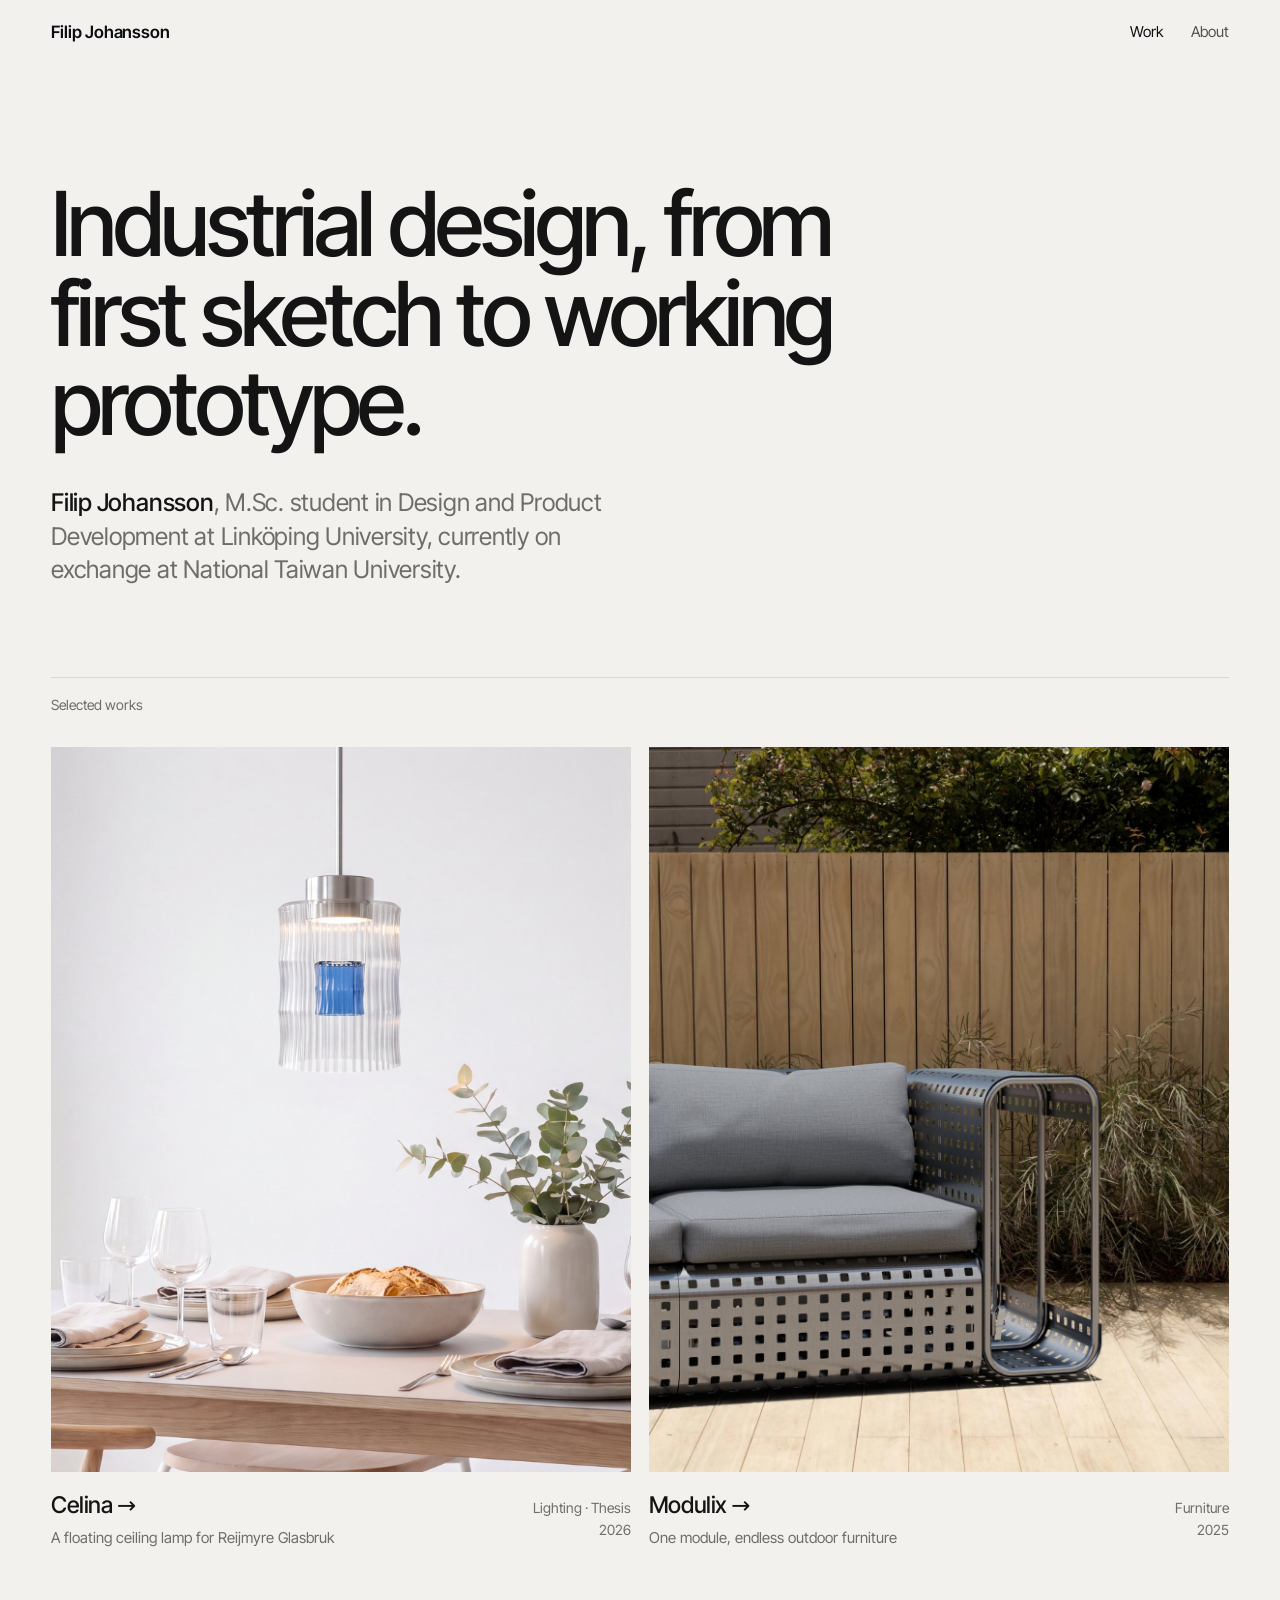
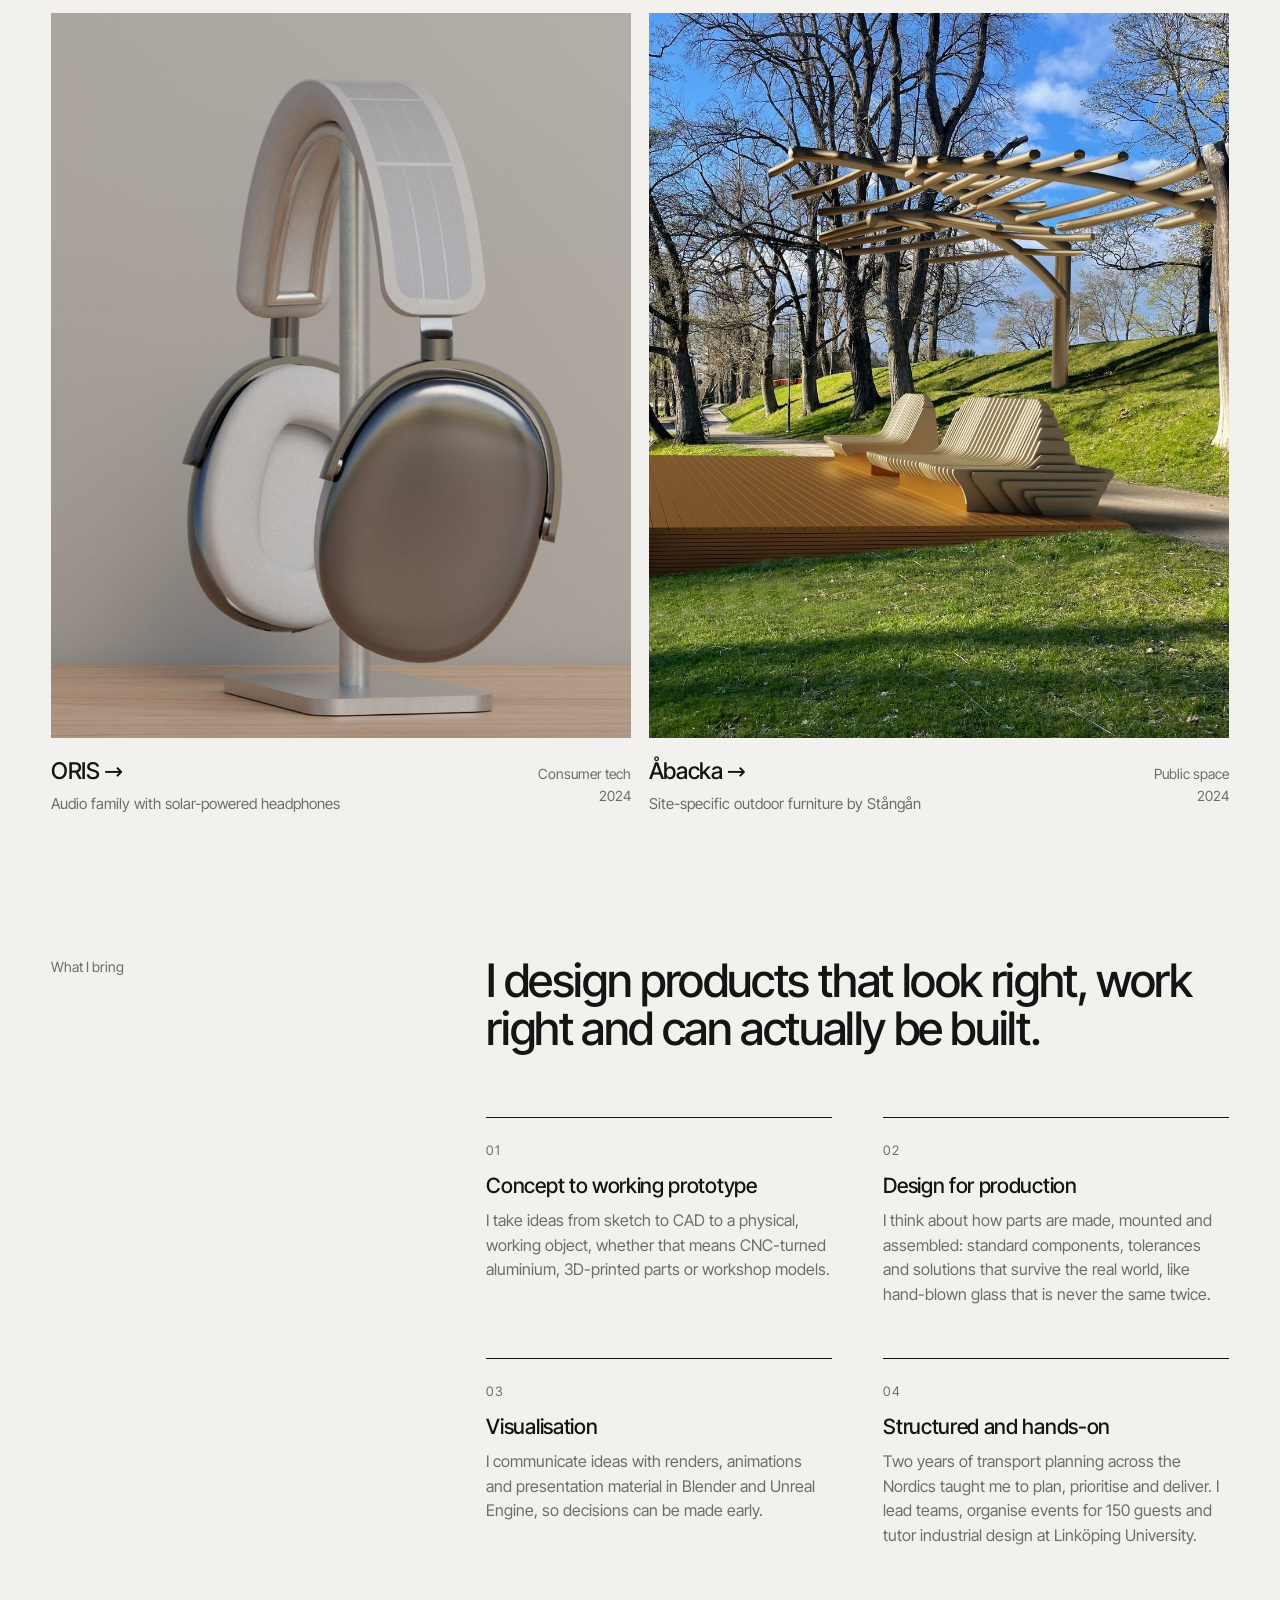
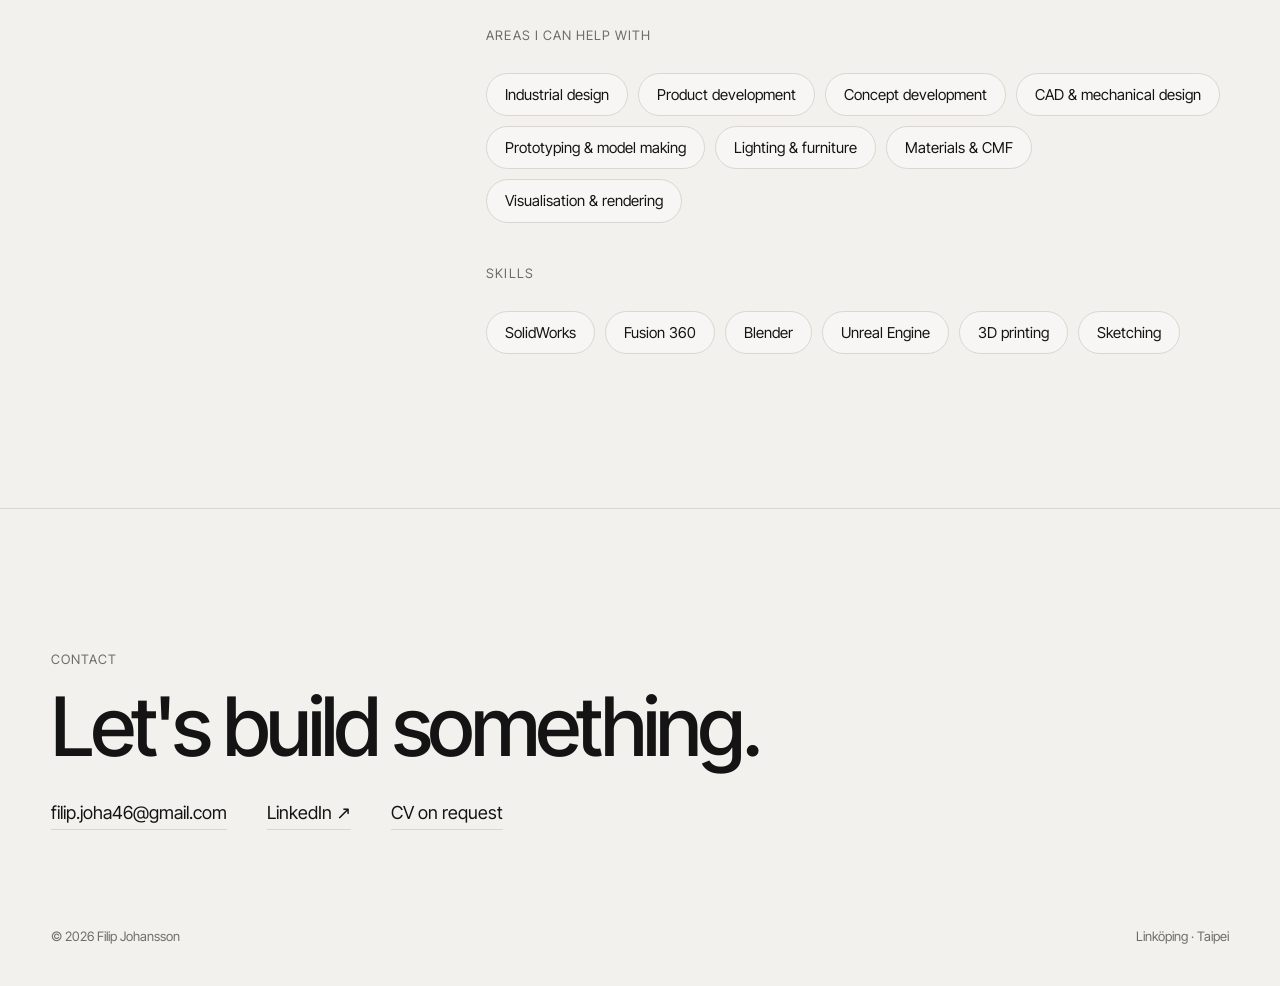
==== commit 32d89b03: "Work page: ORIS tile shows the angled view with the solar cell Co-Authored-By: Claude Opus 5.5 <nore" ====
--- a/index.html
+++ b/index.html
@@ -3,9 +3,9 @@
 <head>
 <meta charset="utf-8">
 <meta name="viewport" content="width=device-width,initial-scale=1">
-<title>Filip Johansson — Design &amp; Product Development</title>
+<title>Filip Johansson — Industrial Designer</title>
 <meta name="description" content="Portfolio of Filip Johansson, M.Sc. student in Design and Product Development at Linköping University. Industrial design from first sketch to working prototype.">
-<meta property="og:title" content="Filip Johansson — Design &amp; Product Development">
+<meta property="og:title" content="Filip Johansson — Industrial Designer">
 <meta property="og:description" content="Industrial design, from first sketch to working prototype.">
 <meta property="og:image" content="assets/img/card-celina.jpg">
 <link rel="icon" href="data:image/svg+xml,%3Csvg xmlns=%22http://www.w3.org/2000/svg%22 viewBox=%220 0 32 32%22%3E%3Crect width=%2232%22 height=%2232%22 rx=%226%22 fill=%22%23141414%22/%3E%3Ctext x=%2216%22 y=%2222%22 font-family=%22Arial%22 font-size=%2215%22 font-weight=%22600%22 fill=%22%23F2F1ED%22 text-anchor=%22middle%22%3EFJ%3C/text%3E%3C/svg%3E">
@@ -17,7 +17,7 @@
   <div class="wrap">
     <a class="logo" href="index.html">Filip Johansson</a>
     <nav class="nav">
-      <a href="index.html" aria-current="page">Work</a>
+      <a href="#work" aria-current="page">Work</a>
       <a href="about.html">About</a>
     </nav>
   </div>
@@ -47,7 +47,7 @@
         </div>
       </a>
       <a class="tile reveal" href="projects/oris.html">
-        <div class="tile-img"><img src="assets/img/card-oris.jpg" alt="ORIS headphones on an aluminium stand" loading="lazy"></div>
+        <div class="tile-img"><img src="assets/img/card-oris.jpg" alt="ORIS S3 headphones at an angle, showing the solar cell in the headband" loading="lazy"></div>
         <div class="tile-body">
           <div><div class="tile-title">ORIS <span class="arrow">→</span></div><div class="tile-sub">Audio family with solar-powered headphones</div></div>
           <div class="tile-tags">Consumer tech<br>2024</div>
--- a/assets/style.css
+++ b/assets/style.css
@@ -18,6 +18,7 @@
 }
 *{box-sizing:border-box;margin:0;padding:0}
 html{scroll-behavior:smooth}
+#work{scroll-margin-top:72px}
 body{background:var(--bg);color:var(--ink);font-family:var(--font);font-size:17px;line-height:1.55;-webkit-font-smoothing:antialiased}
 img,video{display:block;max-width:100%;height:auto}
 a{color:inherit;text-decoration:none}
@@ -88,6 +89,7 @@
 .case-cover{width:100%;height:calc(100vh - 64px);min-height:420px;max-height:1000px;overflow:hidden;background:var(--tile)}
 .case-cover img{width:100%;height:100%;object-fit:cover}
 .case-intro{padding-top:clamp(48px,7vw,104px);padding-bottom:clamp(40px,6vw,88px)}
+main > .case-intro:first-child{padding-top:clamp(120px,14vw,200px)}
 .case-intro .eyebrow{margin-bottom:16px}
 .case-intro .lead{margin-top:20px;max-width:30ch}
 .case-head{display:grid;grid-template-columns:minmax(0,7fr) minmax(0,5fr);gap:clamp(28px,5vw,80px);align-items:end}
@@ -97,9 +99,93 @@
 .chapter{padding-top:clamp(64px,9vw,136px)}
 .chapter-text{display:grid;align-items:start;grid-template-columns:minmax(0,4fr) minmax(0,8fr);gap:clamp(20px,5vw,80px);padding-top:22px;border-top:1px solid var(--line);margin-bottom:clamp(32px,4.5vw,64px)}
 .chapter-text h2{margin-bottom:22px;max-width:18ch}
+.chapter-text h2.statement{max-width:23ch;margin-bottom:clamp(24px,3vw,40px)}
+.statement .mute{color:var(--muted)}
+.st-body{max-width:44ch;color:var(--muted)}
+.quote .mute{color:var(--muted)}
+.wrap:has(> .quote) + .bleed{margin-top:clamp(32px,4.5vw,64px)}
+.cols{display:grid;grid-template-columns:repeat(var(--n),minmax(0,1fr));gap:clamp(20px,3vw,48px);margin:0 0 clamp(32px,4.5vw,64px)}
+.media + .cols{margin-top:clamp(20px,2.4vw,32px)}
+.col{border-top:1px solid var(--line);padding-top:18px;transition:opacity .2s}
+.col .n{display:block;font-size:13px;letter-spacing:.06em;color:var(--muted);margin-bottom:clamp(20px,3vw,44px)}
+.col h3{font-size:clamp(20px,1.9vw,27px);margin-bottom:10px}
+.col p{font-size:15px;line-height:1.5;color:var(--muted);max-width:32ch}
+.col.on{border-top-color:var(--ink)}
+.col.dim{opacity:.45}
+.col.dim:hover{opacity:1}
+.specs{display:grid;grid-template-columns:minmax(0,1fr) minmax(0,2.2fr);margin:28px 0 0;border-top:1px solid var(--line)}
+.specs dt,.specs dd{margin:0;padding:14px 0;border-bottom:1px solid var(--line)}
+.specs dt{font-size:14px;color:var(--muted);padding-right:16px}
+.specs dd{font-size:16px;line-height:1.45}
+@media (max-width:900px){.cols{grid-template-columns:repeat(2,minmax(0,1fr))}}
+@media (max-width:560px){.cols{grid-template-columns:1fr}.cols .n{margin-bottom:12px}.specs{grid-template-columns:1fr}.specs dt{border-bottom:0;padding-bottom:0}.specs dd{padding-top:4px}}
 .chapter-text p{font-size:18px}
 .facts-row{display:flex;flex-wrap:wrap;gap:clamp(24px,4vw,64px);margin-top:28px}
 .facts-row div{font-size:clamp(26px,2.6vw,36px);letter-spacing:-.03em;line-height:1.1}
+.credit-logo{display:flex;align-items:center;gap:14px;margin-top:22px;font-size:13px;color:var(--muted)}
+.credit-logo img{height:22px;width:auto}
+.calc-band{background:#141414;color:#F2F1ED;margin-top:clamp(64px,9vw,136px);padding:clamp(56px,8vw,120px) 0 clamp(48px,6vw,96px)}
+.calc-band .label{color:#9B9993}
+.calc-hero{display:grid;grid-template-columns:minmax(0,7fr) minmax(0,5fr);align-items:end;gap:clamp(20px,4vw,64px);margin-top:clamp(28px,4vw,56px)}
+.calc-big{margin:0}
+.calc-big div{font-size:clamp(96px,17vw,250px);letter-spacing:-.06em;line-height:.85;font-weight:400}
+.calc-lead{font-size:clamp(22px,2.4vw,34px);line-height:1.2;letter-spacing:-.02em;max-width:18ch;padding-bottom:.4em}
+.calc-bar{margin-top:clamp(40px,5vw,72px)}
+.calc-track{height:clamp(18px,2vw,28px);border-radius:999px;background:#2C2B29;overflow:hidden}
+.calc-track i{display:block;height:100%;width:22%;background:#E8A93F;border-radius:999px;transform:scaleX(0);transform-origin:left;transition:transform 1.6s cubic-bezier(.2,.7,.2,1) .2s}
+.calc-bar.in .calc-track i{transform:none}
+.calc-keys{display:flex;justify-content:space-between;margin-top:12px;font-size:13px;color:#9B9993}
+.calc-keys .k-light{color:#E8A93F;width:22%}
+.calc-facts{margin-top:clamp(48px,6vw,88px);padding-top:22px;border-top:1px solid #2C2B29;display:grid;grid-template-columns:repeat(3,minmax(0,1fr))}
+.calc-facts small{color:#9B9993}
+.calc-note{margin-top:clamp(32px,4vw,56px);font-size:13px;color:#77756F}
+.fp-title{font-size:13px;letter-spacing:.06em;text-transform:uppercase;color:var(--muted);margin:clamp(40px,5vw,72px) 0 18px}
+.chapter-text + .fp-title{margin-top:0}
+.fp-compare{display:grid;grid-template-columns:1fr 1fr;gap:clamp(24px,4vw,64px)}
+.fp-col h3{font-size:clamp(20px,1.9vw,27px);margin-bottom:14px}
+.fp-row{position:relative;display:flex;justify-content:space-between;gap:12px;padding:14px 0 18px;border-top:1px solid var(--line);font-size:15px}
+.fp-row span{color:var(--muted)}
+.fp-row b{font-weight:500;font-variant-numeric:tabular-nums}
+.fp-row i{position:absolute;left:0;bottom:6px;height:3px;background:#B9B7B0;border-radius:2px;transform:scaleX(0);transform-origin:left;transition:transform 1.2s cubic-bezier(.2,.7,.2,1)}
+.fp-col.oris .fp-row i{background:#E8A93F}
+.fp-compare.in .fp-row i{transform:none}
+.fp-total{border-top:1px solid var(--ink);padding-bottom:14px}
+.fp-total span{color:var(--ink)}
+.fp-total b{font-size:clamp(20px,1.9vw,27px);letter-spacing:-.02em}
+.fp-stack{display:flex;height:clamp(18px,2vw,28px);border-radius:999px;overflow:hidden;gap:2px}
+.fp-stack i{display:block;height:100%}
+.s0{background:#141414}.s1{background:#6E6D68}.s2{background:#B9B7B0}.s3{background:#E8A93F}.s4{background:#D8D5CC}.s5{background:#F0CF8E}
+.fp-props dl{display:grid;grid-template-columns:repeat(3,minmax(0,1fr));gap:0 clamp(20px,3vw,48px);margin-top:18px}
+.fp-props dl div{display:flex;justify-content:space-between;padding:12px 0;border-top:1px solid var(--line);font-size:15px}
+.fp-props dt{display:flex;align-items:center;gap:10px;color:var(--muted)}
+.fp-props dd{margin:0;font-variant-numeric:tabular-nums}
+.fp-props .sw{width:12px;height:12px;border-radius:2px;flex:none}
+.fp-cards{display:grid;grid-template-columns:repeat(3,minmax(0,1fr));gap:var(--gap);margin-bottom:clamp(40px,5vw,72px)}
+.fp-card .swatch{aspect-ratio:4/3;margin-bottom:18px}
+.fp-card h3{font-size:clamp(20px,1.9vw,27px);margin-bottom:10px}
+.fp-card p{font-size:15px;line-height:1.5;color:var(--muted);max-width:36ch}
+.swatch.alu{background:repeating-linear-gradient(90deg,rgba(255,255,255,.18) 0 1px,transparent 1px 3px),linear-gradient(100deg,#9e9d98,#d9d8d3 28%,#f1f0ec 46%,#b2b1ab 70%,#d4d3ce)}
+.swatch.mesh{background:radial-gradient(circle,#8f8a80 1.3px,transparent 1.6px) 0 0/7px 7px,radial-gradient(circle,#a8a297 1.3px,transparent 1.6px) 3.5px 3.5px/7px 7px,#cdc8be}
+.swatch.cell{background:repeating-linear-gradient(90deg,transparent 0 46px,rgba(255,255,255,.22) 46px 48px),repeating-linear-gradient(0deg,transparent 0 22px,rgba(255,255,255,.08) 22px 23px),linear-gradient(135deg,#1d2a44,#2f3f63 55%,#1a2338)}
+@media (max-width:720px){.fp-compare,.fp-cards{grid-template-columns:1fr}.fp-props dl{grid-template-columns:1fr}}
+@media (prefers-reduced-motion:reduce){.fp-row i{transform:none;transition:none}}
+.fp-band{background:#141414;color:#F2F1ED;--ink:#F2F1ED;--muted:#9B9993;--line:#2C2B29;--bg:#141414;--tile:#1C1B1A;padding-bottom:clamp(56px,8vw,112px)}
+.fp-band .chapter{padding-top:clamp(24px,3vw,40px)}
+.fp-band + .bleed{margin-top:0}
+.calc-band:has(+ .fp-band){padding-bottom:clamp(24px,3vw,40px)}
+.fp-band .s0{background:#F2F1ED}
+.fp-band .fp-col.std .fp-row i{background:#55534E}
+.fp-band .fp-col.oris .fp-total b{color:#7CCB8F}
+.good{color:#7CCB8F}
+.mat{padding-top:clamp(64px,9vw,136px)}
+.mat > .label{padding-top:22px;border-top:1px solid var(--line);width:100%;max-width:none}
+.mat-words{font-size:clamp(48px,8vw,128px);font-weight:500;letter-spacing:-.05em;line-height:.95;margin:clamp(28px,4vw,56px) 0 0;max-width:none}
+.mat-words .mute{color:var(--muted)}
+.mat-body{font-size:18px;color:var(--muted);max-width:44ch;margin-top:clamp(24px,3vw,40px)}
+.calc-band + .chapter{padding-top:clamp(56px,8vw,112px)}
+@media (max-width:720px){.calc-hero{grid-template-columns:1fr}.calc-facts{grid-template-columns:1fr;gap:28px}}
+@media (prefers-reduced-motion:reduce){.calc-track i{transform:none;transition:none}}
+.facts-row .count{display:inline-block;font-variant-numeric:tabular-nums}
 .facts-row small{display:block;font-size:13px;color:var(--muted);letter-spacing:.04em;margin-top:6px}
 .points{list-style:none;margin-top:24px;display:grid;grid-template-columns:1fr 1fr;gap:20px 32px}
 .points li{border-top:1px solid var(--line);padding-top:12px;font-size:16px;color:var(--muted)}
@@ -214,4 +300,12 @@
 .cfg-tabs button{font:inherit;font-size:13px;letter-spacing:.01em;padding:8px 16px;border:1px solid var(--line,rgba(0,0,0,.15));border-radius:999px;background:transparent;color:var(--ink);cursor:pointer;transition:background .2s,color .2s}
 .cfg-tabs button:hover{border-color:var(--ink)}
 .cfg-tabs button[aria-selected="true"]{background:var(--ink);color:var(--bg);border-color:var(--ink)}
+.drag-hint{display:inline-flex;align-items:center;gap:10px;padding:10px 18px 10px 12px;border-radius:999px;background:rgba(242,241,237,.92);color:#141414;font-size:13px;letter-spacing:.01em;box-shadow:0 2px 14px rgba(0,0,0,.08)}
+.drag-hint svg{width:52px;height:26px;fill:none;stroke:currentColor;stroke-width:1.6;stroke-linecap:round;stroke-linejoin:round}
+.drag-hint .mouse{animation:hint-sway 1.8s ease-in-out infinite}
+.drag-hint .arr{opacity:.45}
+.drag-hint .hint-touch{display:none}
+@media (pointer:coarse){.drag-hint .hint-mouse{display:none}.drag-hint .hint-touch{display:inline}}
+@keyframes hint-sway{0%,100%{transform:translateX(-7px)}50%{transform:translateX(7px)}}
+@media (prefers-reduced-motion:reduce){.drag-hint .mouse{animation:none}}
 .viewer + .media{margin-top:clamp(24px,3vw,40px)}
